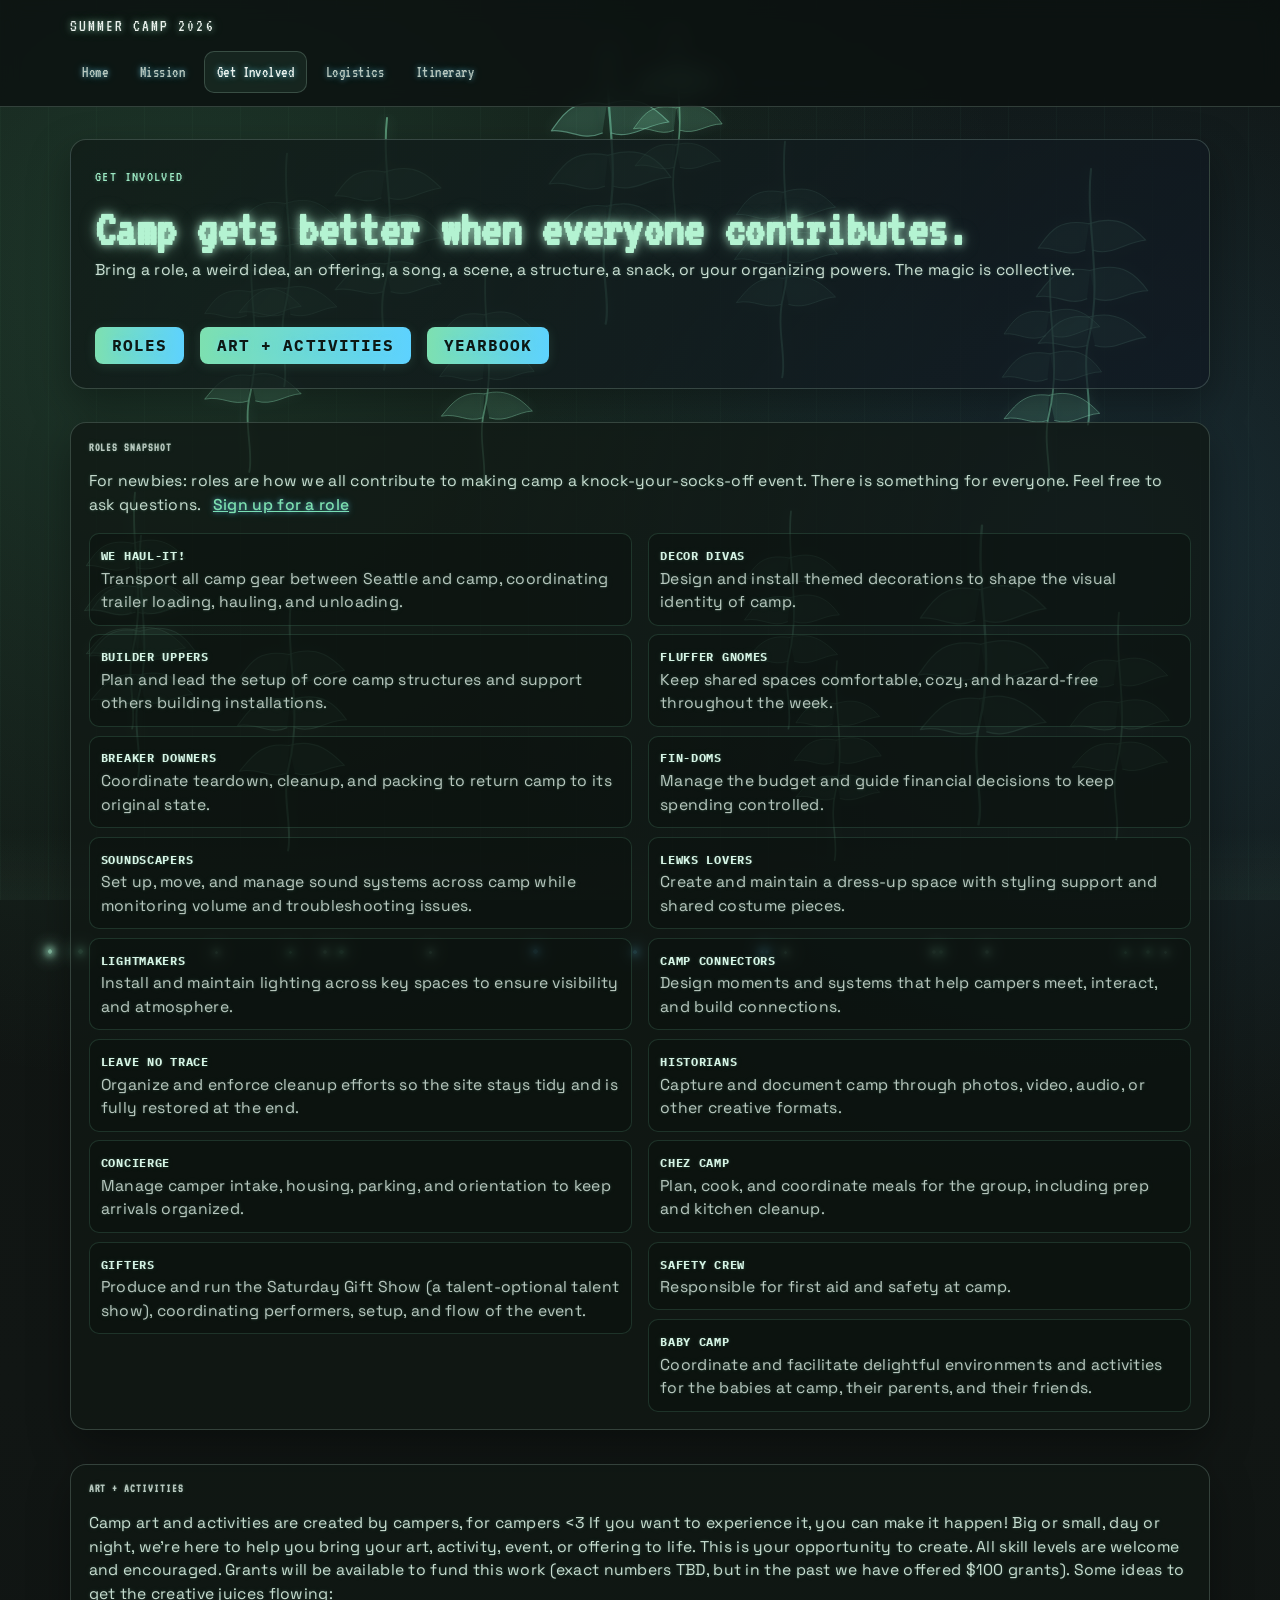
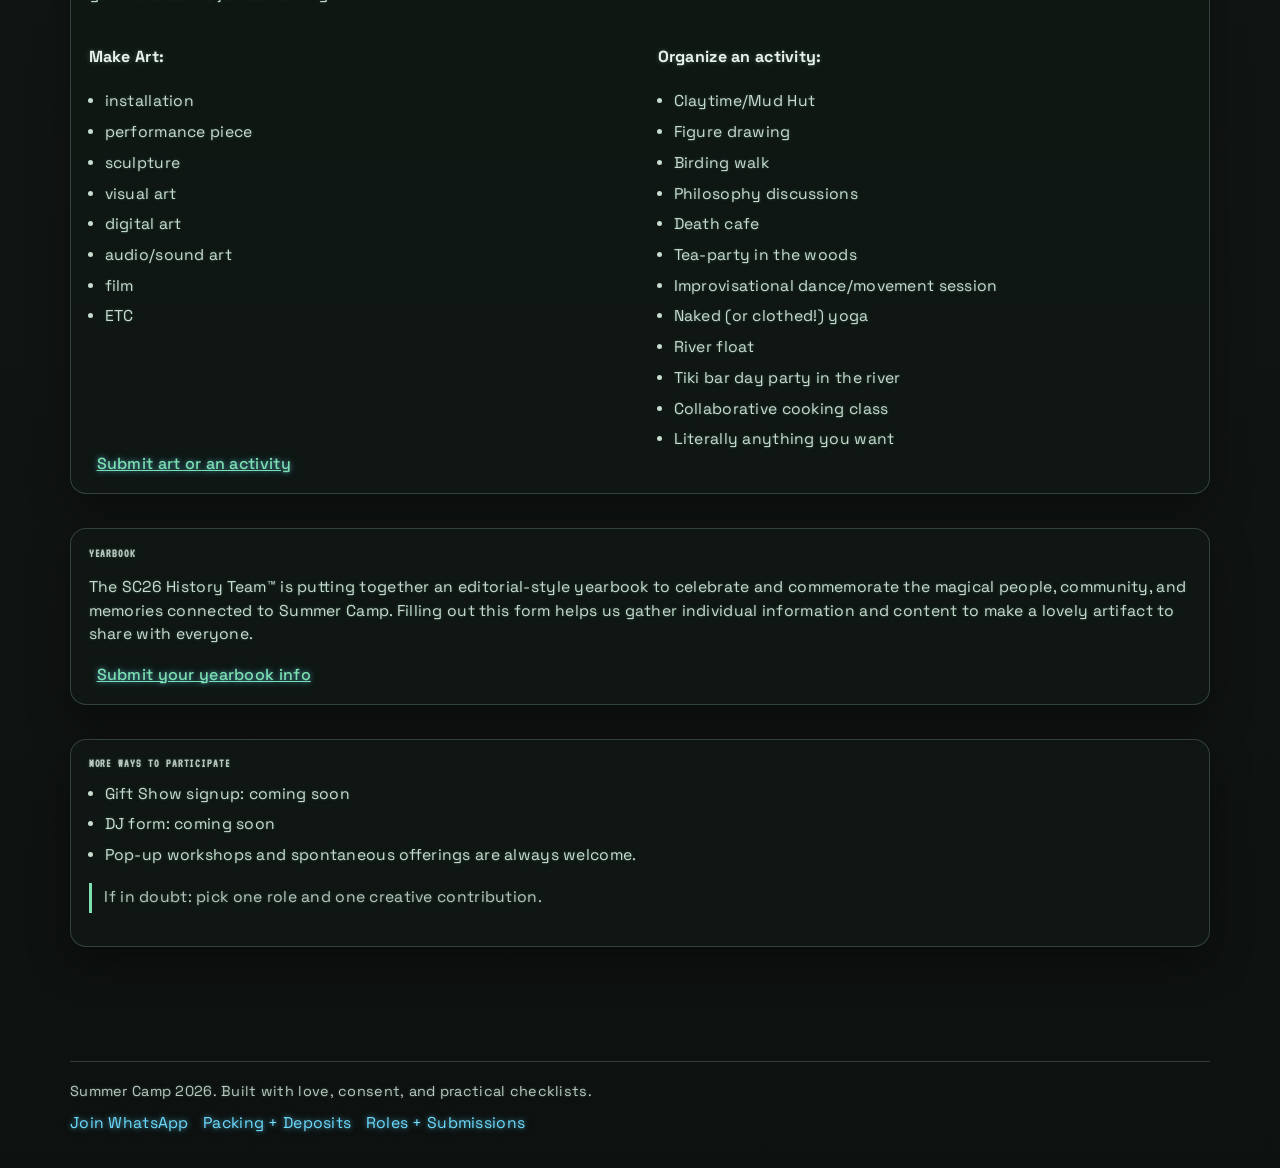
==== get-involved.html @ 4aab5d57 "Initial commit: Summer Camp 2026 site Co-authored-by: Copilot <223556219+Copilot@users.noreply.githu" ====
<!doctype html>
<html lang="en">
  <head>
    <meta charset="UTF-8" />
    <meta name="viewport" content="width=device-width, initial-scale=1.0" />
    <title>Summer Camp 2026 | Get Involved</title>
    <meta name="description" content="Role sign-up, art submissions, gift show, DJ form, and camp yearbook links." />
    <link rel="preconnect" href="https://fonts.googleapis.com" />
    <link rel="preconnect" href="https://fonts.gstatic.com" crossorigin />
    <link
      href="https://fonts.googleapis.com/css2?family=IBM+Plex+Mono:wght@400;500;700&family=Space+Grotesk:wght@400;500;700&family=VT323&display=swap"
      rel="stylesheet"
    />
    <link rel="stylesheet" href="styles.css" />
    <script defer src="script.js"></script>
  </head>
  <body data-page="involved">
    <div id="site-header"></div>

    <main class="site-shell">
      <section class="hero reveal">
        <div class="hero-grid">
          <div class="hero-copy">
            <span class="eyebrow">Get Involved</span>
            <h1>Camp gets better when everyone contributes.</h1>
            <p>
              Bring a role, a weird idea, an offering, a song, a scene, a structure, a snack, or your organizing powers.
              The magic is collective.
            </p>
            <div class="get-involved-buttons">
              <a class="gi-btn" href="#roles-snapshot">Roles</a>
              <a class="gi-btn" href="#art-activities">Art + Activities</a>
              <a class="gi-btn" href="#yearbook">Yearbook</a>
            </div>
          </div>
        </div>
      </section>

      <section class="section panel reveal roles-snapshot" id="roles-snapshot">
        <h2 class="kicker">Roles Snapshot</h2>
        <p>
          For newbies: roles are how we all contribute to making camp a knock-your-socks-off event. There is
          something for everyone. Feel free to ask questions.
          <a class="inline-link" href="https://docs.google.com/spreadsheets/d/1tdMeEIF5SW7rc_Asz7ES2-CorbrrxhWFKEyvNd0pCaQ/edit?usp=sharing" target="_blank" rel="noopener noreferrer">Sign up for a role</a>
        </p>
        <div class="grid two">
          <ul class="list-clean">
            <li><span class="line-title">We Haul-It!</span><span class="line-description">Transport all camp gear between Seattle and camp, coordinating trailer loading, hauling, and unloading.</span></li>
            <li><span class="line-title">Builder Uppers</span><span class="line-description">Plan and lead the setup of core camp structures and support others building installations.</span></li>
            <li><span class="line-title">Breaker Downers</span><span class="line-description">Coordinate teardown, cleanup, and packing to return camp to its original state.</span></li>
            <li><span class="line-title">Soundscapers</span><span class="line-description">Set up, move, and manage sound systems across camp while monitoring volume and troubleshooting issues.</span></li>
            <li><span class="line-title">Lightmakers</span><span class="line-description">Install and maintain lighting across key spaces to ensure visibility and atmosphere.</span></li>
            <li><span class="line-title">Leave No Trace</span><span class="line-description">Organize and enforce cleanup efforts so the site stays tidy and is fully restored at the end.</span></li>
            <li><span class="line-title">Concierge</span><span class="line-description">Manage camper intake, housing, parking, and orientation to keep arrivals organized.</span></li>
            <li><span class="line-title">Gifters</span><span class="line-description">Produce and run the Saturday Gift Show (a talent-optional talent show), coordinating performers, setup, and flow of the event.</span></li>
          </ul>
          <ul class="list-clean">
            <li><span class="line-title">Decor Divas</span><span class="line-description">Design and install themed decorations to shape the visual identity of camp.</span></li>
            <li><span class="line-title">Fluffer Gnomes</span><span class="line-description">Keep shared spaces comfortable, cozy, and hazard-free throughout the week.</span></li>
            <li><span class="line-title">Fin-Doms</span><span class="line-description">Manage the budget and guide financial decisions to keep spending controlled.</span></li>
            <li><span class="line-title">Lewks Lovers</span><span class="line-description">Create and maintain a dress-up space with styling support and shared costume pieces.</span></li>
            <li><span class="line-title">Camp Connectors</span><span class="line-description">Design moments and systems that help campers meet, interact, and build connections.</span></li>
            <li><span class="line-title">Historians</span><span class="line-description">Capture and document camp through photos, video, audio, or other creative formats.</span></li>
            <li><span class="line-title">Chez Camp</span><span class="line-description">Plan, cook, and coordinate meals for the group, including prep and kitchen cleanup.</span></li>
            <li><span class="line-title">Safety Crew</span><span class="line-description">Responsible for first aid and safety at camp.</span></li>
            <li><span class="line-title">Baby Camp</span><span class="line-description">Coordinate and facilitate delightful environments and activities for the babies at camp, their parents, and their friends.</span></li>
          </ul>
        </div>
      </section>

      <section class="section panel reveal" id="art-activities">
        <h2 class="kicker">Art + Activities</h2>
        <p>
          Camp art and activities are created by campers, for campers &lt;3 If you want to experience it, you can make it happen! Big or small, day or night, we're here to help you bring your art, activity, event, or offering to life. This is your opportunity to create. All skill levels are welcome and encouraged. Grants will be available to fund this work (exact numbers TBD, but in the past we have offered $100 grants).  Some ideas to get the creative juices flowing:
        </p>
        <div class="art-ideas-grid">
          <div>
            <h4>Make Art:</h4>
            <ul class="list-clean">
              <li>installation</li>
              <li>performance piece</li>
              <li>sculpture</li>
              <li>visual art</li>
              <li>digital art</li>
              <li>audio/sound art</li>
              <li>film</li>
              <li>ETC</li>
            </ul>
          </div>
          <div>
            <h4>Organize an activity:</h4>
            <ul class="list-clean">
              <li>Claytime/Mud Hut</li>
              <li>Figure drawing</li>
              <li>Birding walk</li>
              <li>Philosophy discussions</li>
              <li>Death cafe</li>
              <li>Tea-party in the woods</li>
              <li>Improvisational dance/movement session</li>
              <li>Naked (or clothed!) yoga</li>
              <li>River float</li>
              <li>Tiki bar day party in the river</li>
              <li>Collaborative cooking class</li>
              <li>Literally anything you want</li>
            </ul>
          </div>
        </div>
        <a class="inline-link" href="https://docs.google.com/forms/d/e/1FAIpQLSfQwT4K90lD0JfZDl9g_eN2Cl04dA-j-1nrQI6hZF32-I9-bg/viewform?usp=dialog" target="_blank" rel="noopener noreferrer">Submit art or an activity</a>
      </section>

      <section class="section panel reveal" id="yearbook">
        <h2 class="kicker">Yearbook</h2>
        <p>
          The SC26 History Team™ is putting together an editorial-style yearbook to celebrate and commemorate the magical people, community, and memories connected to Summer Camp. Filling out this form helps us gather individual information and content to make a lovely artifact to share with everyone.
        </p>
        <a class="inline-link" href="https://docs.google.com/forms/d/e/1FAIpQLSeiFCu6I_yIP3YRbdMEAFDEECFN_CObhsi-vaQ5ZSn87n3dhw/viewform" target="_blank" rel="noopener noreferrer">Submit your yearbook info</a>
      </section>

      <section class="section panel reveal">
        <h2 class="kicker">More Ways to Participate</h2>
        <ul class="list-clean">
          <li>Gift Show signup: coming soon</li>
          <li>DJ form: coming soon</li>
          <li>Pop-up workshops and spontaneous offerings are always welcome.</li>
        </ul>
        <p class="callout">If in doubt: pick one role and one creative contribution.</p>
      </section>
    </main>

    <div id="site-footer"></div>
    <script src="effects.js"></script>
  </body>
</html>
---- styles.css ----
/* --- Drifting Spores & Growing Vines Effects --- */
#spore-layer {
  position: fixed;
  inset: 0;
  z-index: 1;
  pointer-events: none;
  width: 100vw;
  height: 100vh;
  mix-blend-mode: screen;
}

#code-layer {
  position: fixed;
  inset: 0;
  z-index: 1;
  pointer-events: none;
  width: 100vw;
  height: 100vh;
  overflow: hidden;
}

#fern-canopy {
  position: fixed;
  left: 0;
  top: 0;
  width: 100vw;
  height: 100vh;
  pointer-events: none;
  z-index: 1;
  overflow: hidden;
  mix-blend-mode: screen;
}

.fern {
  position: absolute;
  transform-origin: 50% 0%;
  transform: scale(var(--fern-scale, 1));
  animation: fern-sway var(--fern-sway-duration, 16s) ease-in-out var(--fern-delay, 0s) infinite alternate;
  filter: hue-rotate(var(--fern-hue, 0deg));
  opacity: 0.72;
}

.fern svg {
  display: block;
}

.fern-stem {
  fill: none;
  stroke: rgba(122, 224, 176, 0.74);
  stroke-width: 2;
  stroke-linecap: round;
  stroke-linejoin: round;
  filter: drop-shadow(0 0 6px rgba(122, 224, 176, 0.46));
}

.fern-frond {
  transform-box: fill-box;
  transform-origin: 50% 0%;
  animation: fern-unfurl var(--fern-unfurl-duration, 32s) cubic-bezier(0.17, 0.84, 0.34, 1) var(--fern-delay, 0s) infinite;
}

.fern-frond path {
  fill: rgba(108, 214, 167, 0.22);
  stroke: rgba(140, 237, 194, 0.65);
  stroke-width: 1.05;
  stroke-linecap: round;
  stroke-linejoin: round;
  filter: drop-shadow(0 0 6px rgba(140, 237, 194, 0.35));
}

.fern-frond-a {
  animation-delay: calc(var(--fern-delay, 0s) + 0s);
}

.fern-frond-b {
  animation-delay: calc(var(--fern-delay, 0s) + 2.2s);
}

.fern-frond-c {
  animation-delay: calc(var(--fern-delay, 0s) + 4.3s);
}

@keyframes fern-unfurl {
  0% {
    transform: rotate(-22deg) scaleY(0.08) scaleX(0.54);
    opacity: 0.2;
  }
  34% {
    transform: rotate(-8deg) scaleY(0.55) scaleX(0.84);
    opacity: 0.58;
  }
  62% {
    transform: rotate(6deg) scaleY(0.96) scaleX(1.02);
    opacity: 0.74;
  }
  100% {
    transform: rotate(12deg) scaleY(1.08) scaleX(1.04);
    opacity: 0.68;
  }
}

@keyframes fern-sway {
  0% {
    transform: translateX(-3px) rotate(-1.6deg) scale(var(--fern-scale, 1));
  }
  100% {
    transform: translateX(4px) rotate(1.9deg) scale(var(--fern-scale, 1));
  }
}

.code-snippet {
  position: absolute;
  bottom: -16vh;
  font-family: "IBM Plex Mono", monospace;
  font-size: clamp(0.58rem, 1.05vw, 0.76rem);
  letter-spacing: 0.02em;
  white-space: nowrap;
  opacity: 0;
  filter: blur(0.15px);
  transform-origin: center;
  animation-name: code-flutter;
  animation-timing-function: linear;
  animation-iteration-count: infinite;
}

@keyframes code-flutter {
  0% {
    transform: translate3d(0, 0, 0) rotate(0deg) skewX(0deg);
    opacity: 0;
  }
  8% {
    opacity: 0.44;
  }
  26% {
    transform: translate3d(calc(var(--drift-x) * 0.45), calc(var(--wobble-y) * -0.45), 0) rotate(calc(var(--flutter-amp) * -0.45)) skewX(2deg);
    opacity: 0.66;
  }
  48% {
    transform: translate3d(calc(var(--drift-x) * -0.32), calc(var(--wobble-y) * -1.2), 0) rotate(calc(var(--flutter-amp) * 0.62)) skewX(-3deg);
    opacity: 0.74;
  }
  72% {
    transform: translate3d(calc(var(--drift-x) * 0.7), calc(var(--wobble-y) * -2.2), 0) rotate(calc(var(--flutter-amp) * -0.75)) skewX(1deg);
    opacity: 0.56;
  }
  100% {
    transform: translate3d(calc(var(--drift-x) * -0.4), -122vh, 0) rotate(calc(var(--flutter-amp) * 0.35)) skewX(-1deg);
    opacity: 0;
  }
}
.spore {
  position: absolute;
  bottom: -6vh;
  border-radius: 50%;
  filter: blur(0.3px);
  opacity: 0.82;
}
@keyframes spore-drift {
  0% {
    transform: translateY(0) translateX(0);
    opacity: 0;
  }
  6% {
    opacity: 0.8;
  }
  30% {
    transform: translateY(-30vh) translateX(-30px);
    opacity: 0.92;
  }
  55% {
    transform: translateY(-65vh) translateX(50px);
    opacity: 0.96;
  }
  70% {
    opacity: 0.88;
  }
  100% {
    transform: translateY(-115vh) translateX(0);
    opacity: 0;
  }
}
#vine-layer {
  position: fixed;
  inset: 0;
  z-index: 1;
  pointer-events: none;
  width: 100vw;
  height: 100vh;
  mix-blend-mode: screen;
}

header,
main,
footer {
  position: relative;
  z-index: 2;
}
.vine-main, .vine-off {
  stroke-linecap: round;
  stroke-linejoin: round;
  filter: drop-shadow(0 0 8px #7de0b08a);
}
.vine-group {
  transform-box: fill-box;
  transform-origin: 50% 100%;
}
.vine-tendril {
  filter: drop-shadow(0 0 7px #68d8c08a);
  transform-box: fill-box;
  transform-origin: center;
}
.vine-leaf ellipse {
  filter: drop-shadow(0 0 4px #7de0b088);
  transform-box: fill-box;
  transform-origin: center;
}
/* Get Involved hero action buttons */
.get-involved-buttons {
  display: flex;
  gap: 1rem;
  margin-top: 1.7rem;
  flex-wrap: wrap;
}

.gi-btn {
  display: inline-block;
  background: linear-gradient(92deg, #7de0b0 0%, #5dd2ff 100%);
  color: #0d1814;
  font-family: "IBM Plex Mono", monospace;
  font-weight: 700;
  text-transform: uppercase;
  letter-spacing: 0.07em;
  border: none;
  border-radius: 999px;
  padding: 0.7rem 1.5rem;
  font-size: 1rem;
  box-shadow: 0 2px 12px rgba(125, 224, 176, 0.13);
  transition: background 0.18s, color 0.18s, box-shadow 0.18s;
  text-decoration: none;
}

.gi-btn:hover {
  background: linear-gradient(92deg, #5dd2ff 0%, #7de0b0 100%);
  color: #0d1814;
  box-shadow: 0 4px 18px rgba(93, 210, 255, 0.18);
  text-decoration: underline;
}

/* Art + Activities block grid */
.art-ideas-grid {
  display: grid;
  gap: 1.2rem;
  margin-top: 1.1rem;
}

@media (min-width: 700px) {
  .art-ideas-grid {
    grid-template-columns: 1fr 1fr;
    gap: 2.2rem;
  }
}

/* Inline link style for sign-up and form links */
.inline-link {
  color: #7de0b0;
  font-weight: 500;
  text-decoration: underline;
  margin-left: 0.5rem;
  white-space: nowrap;
}

.inline-link:hover {
  color: #5dd2ff;
  text-decoration: underline wavy;
}
:root {
  --bg: #111614;
  --bg-elev: #1a211e;
  --text: #ebf2ed;
  --text-dim: #b8c8bf;
  --accent: #7de0b0;
  --accent-2: #5dd2ff;
  --danger: #ff7f7f;
  --line: rgba(182, 220, 199, 0.22);
  --shadow: 0 16px 40px rgba(0, 0, 0, 0.35);
  --radius: 16px;
  --crt-main: #9ce8c3;
  --crt-dim: #9ab3a5;
  --crt-info: #6edcff;
}

* {
  box-sizing: border-box;
}

html,
body {
  margin: 0;
  padding: 0;
}

body {
  font-family: "Space Grotesk", "Segoe UI", sans-serif;
  background:
    radial-gradient(circle at 15% 10%, rgba(90, 204, 146, 0.2), transparent 30%),
    radial-gradient(circle at 85% 20%, rgba(78, 175, 228, 0.17), transparent 26%),
    linear-gradient(180deg, #0f1311 0%, #111614 50%, #0d1110 100%);
  color: var(--text);
  line-height: 1.5;
  min-height: 100vh;
  letter-spacing: 0.018em;
  text-shadow:
    0 0 4px color-mix(in srgb, var(--crt-main) 26%, transparent),
    0 0 10px color-mix(in srgb, var(--crt-main) 14%, transparent);
}

body::before {
  content: "";
  pointer-events: none;
  position: fixed;
  inset: 0;
  background-image:
    linear-gradient(rgba(0, 0, 0, 0) 92%, rgba(108, 160, 130, 0.07) 100%),
    repeating-linear-gradient(90deg, rgba(125, 224, 176, 0.03) 0 1px, transparent 1px 48px);
  z-index: -1;
}

a {
  color: var(--crt-info);
  text-decoration: none;
  text-shadow:
    0 0 5px color-mix(in srgb, var(--crt-info) 58%, transparent),
    0 0 12px color-mix(in srgb, var(--crt-info) 24%, transparent);
}

a:hover {
  text-decoration: underline;
}

img {
  max-width: 100%;
  display: block;
}

.site-shell {
  width: min(1140px, 92vw);
  margin: 0 auto;
  padding-bottom: 3rem;
}

.topbar {
  position: sticky;
  top: 0;
  backdrop-filter: blur(10px);
  background: rgba(12, 18, 16, 0.82);
  border-bottom: 1px solid var(--line);
  z-index: 20;
}

.topbar-inner {
  width: min(1140px, 92vw);
  margin: 0 auto;
  display: flex;
  align-items: center;
  justify-content: space-between;
  gap: 1rem;
  padding: 0.8rem 0;
}

.brand {
  color: var(--text);
  font-family: "VT323", "IBM Plex Mono", monospace;
  text-transform: uppercase;
  letter-spacing: 0.12em;
  font-size: 1.06rem;
  text-shadow:
    0 0 6px color-mix(in srgb, var(--crt-main) 64%, transparent),
    0 0 14px color-mix(in srgb, var(--crt-main) 28%, transparent);
}

.nav-toggle {
  display: inline-flex;
  border: 1px solid var(--line);
  border-radius: 10px;
  background: transparent;
  color: var(--text);
  padding: 0.55rem 0.75rem;
  font-family: "IBM Plex Mono", monospace;
}

.main-nav {
  display: none;
  flex-direction: column;
  gap: 0.45rem;
  margin-top: 0.8rem;
  padding-bottom: 0.8rem;
}

.main-nav.show {
  display: flex;
}

.main-nav a {
  border: 1px solid transparent;
  border-radius: 10px;
  padding: 0.5rem 0.7rem;
  color: var(--text-dim);
  font-family: "VT323", "IBM Plex Mono", monospace;
  font-size: 1rem;
  letter-spacing: 0.03em;
}

.main-nav a.active,
.main-nav a:hover {
  color: var(--text);
  border-color: var(--line);
  background: rgba(125, 224, 176, 0.08);
  text-decoration: none;
}

.hero {
  margin-top: 2rem;
  border: 1px solid var(--line);
  border-radius: var(--radius);
  overflow: clip;
  box-shadow: var(--shadow);
  background: linear-gradient(130deg, rgba(18, 30, 25, 0.9), rgba(16, 24, 34, 0.75));
}

.hero-grid {
  display: grid;
  gap: 1.2rem;
  padding: 1.2rem;
  align-items: start;
}

.hero-top-grid {
  display: grid;
  grid-template-columns: 1fr;
  gap: 1.2rem;
}

.hero-top-grid > * {
  min-width: 0;
}

.hero h1 {
  margin: 0;
  font-size: clamp(1.9rem, 6.8vw, 3.2rem);
  line-height: 1.1;
  color: #b4f3d2;
  text-shadow:
    0 0 8px color-mix(in srgb, #b4f3d2 76%, transparent),
    0 0 18px color-mix(in srgb, #b4f3d2 34%, transparent);
}

.eyebrow {
  display: inline-block;
  margin-bottom: 0.9rem;
  font-family: "VT323", "IBM Plex Mono", monospace;
  letter-spacing: 0.09em;
  text-transform: uppercase;
  color: var(--crt-main);
  font-size: 0.96rem;
}

.hero-copy p {
  color: #cbe0d4;
  max-width: none;
  margin-top: 0;
}

.hero-description {
  color: #c3dfcd;
  max-width: none;
  margin: 0;
}

.hero-card {
  border: 1px solid var(--line);
  border-radius: 14px;
  background: rgba(11, 17, 15, 0.72);
  padding: 1rem;
}

.hero-addon {
  width: fit-content;
  max-width: 100%;
  display: flex;
  flex-direction: column;
  justify-content: space-between;
  gap: 0.55rem;
  padding: 0.75rem 0.8rem;
  align-self: start;
  justify-self: end;
  text-align: right;
  border-color: rgba(125, 224, 176, 0.42);
  background: linear-gradient(150deg, rgba(16, 28, 24, 0.92), rgba(16, 27, 38, 0.82));
}

.hero-addon .kicker {
  margin: 0;
  color: #7de0b0;
}

.hero-addon .callout {
  margin: 0;
}

.hero-addon .countdown {
  margin-top: 0;
  gap: 0.55rem;
  grid-template-columns: repeat(4, auto);
  justify-content: end;
}

.hero-addon .countdown-item {
  min-height: 68px;
  min-width: 62px;
  display: flex;
  flex-direction: column;
  align-items: center;
  justify-content: center;
}

.hero-addon .countdown-item strong {
  line-height: 1;
  font-size: 1.3rem;
  color: #8de6bc;
}

.hero-addon .countdown-item span {
  color: #9fd0b5;
}

.countdown {
  display: grid;
  grid-template-columns: repeat(4, minmax(0, 1fr));
  gap: 0.65rem;
  margin-top: 0.8rem;
}

.crt-countdown {
  position: relative;
  margin-top: 0.8rem;
  padding: 0.72rem 0.86rem;
  border-radius: 10px;
  border: 1px solid color-mix(in srgb, var(--accent) 15%, transparent);
  background: #020403;
  font-family: "VT323", "IBM Plex Mono", monospace;
  font-size: 17px;
  line-height: 1.6;
  letter-spacing: 0.02em;
  box-shadow: inset 0 0 40px color-mix(in srgb, var(--accent) 16%, transparent), 0 0 0 1px color-mix(in srgb, var(--accent) 6%, transparent);
  overflow: hidden;
  isolation: isolate;
}

.crt-countdown::before {
  content: "";
  position: absolute;
  inset: 0;
  pointer-events: none;
  background: repeating-linear-gradient(
    to bottom,
    transparent 0,
    transparent 2px,
    rgba(0, 0, 0, 0.18) 3px,
    transparent 4px
  );
  mix-blend-mode: multiply;
  z-index: 1;
}

.crt-countdown::after {
  content: "";
  position: absolute;
  inset: 0;
  pointer-events: none;
  background: rgba(255, 255, 255, 0.04);
  animation: crt-flicker 7s linear infinite;
  z-index: 2;
}

.hero-image figcaption.crt-caption {
  position: relative;
  margin-top: 0.7rem;
  padding: 0.75rem 0.86rem;
  border-radius: 10px;
  border: 1px solid color-mix(in srgb, var(--accent) 16%, transparent);
  background: #020403;
  font-family: "VT323", "IBM Plex Mono", monospace;
  font-size: 1.08rem;
  line-height: 1.58;
  letter-spacing: 0.01em;
  color: var(--accent);
  text-shadow:
    0 0 6px color-mix(in srgb, var(--accent) 76%, transparent),
    0 0 14px color-mix(in srgb, var(--accent) 32%, transparent);
  box-shadow:
    inset 0 0 36px color-mix(in srgb, var(--accent) 16%, transparent),
    0 0 0 1px color-mix(in srgb, var(--accent) 6%, transparent);
  overflow: hidden;
  isolation: isolate;
}

.hero-image figcaption.crt-caption::before {
  content: "";
  position: absolute;
  inset: 0;
  pointer-events: none;
  background: repeating-linear-gradient(
    to bottom,
    transparent 0,
    transparent 2px,
    rgba(0, 0, 0, 0.18) 3px,
    transparent 4px
  );
  mix-blend-mode: multiply;
  z-index: 1;
}

.hero-image figcaption.crt-caption::after {
  content: "";
  position: absolute;
  inset: 0;
  pointer-events: none;
  background: rgba(255, 255, 255, 0.04);
  animation: crt-flicker 7s linear infinite;
  z-index: 2;
}

.crt-caption-text {
  position: relative;
  z-index: 3;
}

.hero-image figcaption.crt-caption .crt-cursor {
  position: relative;
  z-index: 3;
}

.crt-line {
  position: relative;
  z-index: 3;
  margin: 0;
  color: var(--crt-color);
  text-shadow: 0 0 6px var(--crt-glow-tight), 0 0 14px var(--crt-glow-wide);
}

.crt-system {
  --crt-color: var(--text-dim);
  --crt-glow-tight: color-mix(in srgb, var(--text-dim) 60%, transparent);
  --crt-glow-wide: color-mix(in srgb, var(--text-dim) 28%, transparent);
}

.crt-ok {
  --crt-color: var(--accent);
  --crt-glow-tight: color-mix(in srgb, var(--accent) 72%, transparent);
  --crt-glow-wide: color-mix(in srgb, var(--accent) 32%, transparent);
}

.crt-info {
  --crt-color: var(--accent-2);
  --crt-glow-tight: color-mix(in srgb, var(--accent-2) 74%, transparent);
  --crt-glow-wide: color-mix(in srgb, var(--accent-2) 30%, transparent);
}

.crt-prompt {
  --crt-color: var(--accent);
  --crt-glow-tight: color-mix(in srgb, var(--accent) 72%, transparent);
  --crt-glow-wide: color-mix(in srgb, var(--accent) 30%, transparent);
}

.crt-prefix {
  color: var(--accent-2);
  text-shadow: 0 0 6px color-mix(in srgb, var(--accent-2) 72%, transparent), 0 0 14px color-mix(in srgb, var(--accent-2) 28%, transparent);
  margin-right: 0.25rem;
}

.crt-cursor {
  display: inline-block;
  width: 0.62ch;
  height: 1em;
  margin-left: 0.22rem;
  vertical-align: -0.08em;
  background-color: var(--accent);
  box-shadow: 0 0 6px color-mix(in srgb, var(--accent) 82%, transparent), 0 0 14px color-mix(in srgb, var(--accent) 40%, transparent);
  animation: blink 1.1s steps(2) infinite;
}

/* Keep countdown in true CRT mode regardless of global body typography */
.countdown.crt-countdown {
  font-family: "VT323", "IBM Plex Mono", monospace;
  font-size: 17px;
  line-height: 1.6;
  letter-spacing: 0.02em;
  border: 1px solid color-mix(in srgb, var(--accent) 15%, transparent);
  background: #020403;
  box-shadow: inset 0 0 40px color-mix(in srgb, var(--accent) 16%, transparent), 0 0 0 1px color-mix(in srgb, var(--accent) 6%, transparent);
}

.countdown.crt-countdown .crt-line {
  font-family: "VT323", "IBM Plex Mono", monospace;
  font-size: 1.06rem;
  line-height: 1.4;
  letter-spacing: 0.03em;
}

.countdown.crt-countdown .crt-ok,
.countdown.crt-countdown .crt-prompt {
  color: var(--accent);
  text-shadow:
    0 0 6px color-mix(in srgb, var(--accent) 72%, transparent),
    0 0 14px color-mix(in srgb, var(--accent) 32%, transparent);
}

.countdown.crt-countdown .crt-info {
  color: var(--accent-2);
  text-shadow:
    0 0 6px color-mix(in srgb, var(--accent-2) 74%, transparent),
    0 0 14px color-mix(in srgb, var(--accent-2) 30%, transparent);
}

.countdown.crt-countdown .crt-system {
  color: var(--text-dim);
  text-shadow:
    0 0 5px color-mix(in srgb, var(--text-dim) 58%, transparent),
    0 0 12px color-mix(in srgb, var(--text-dim) 24%, transparent);
}

.countdown.crt-countdown .crt-cursor {
  background-color: var(--accent);
  box-shadow: 0 0 6px color-mix(in srgb, var(--accent) 82%, transparent), 0 0 14px color-mix(in srgb, var(--accent) 40%, transparent);
}

@keyframes blink {
  50% {
    opacity: 0;
  }
}

@keyframes crt-flicker {
  0%,
  96% {
    opacity: 1;
  }
  97% {
    opacity: 0.88;
  }
  98% {
    opacity: 0.24;
  }
  99% {
    opacity: 0.9;
  }
  100% {
    opacity: 1;
  }
}

.countdown-item {
  border: 1px solid var(--line);
  border-radius: 12px;
  padding: 0.65rem 0.4rem;
  text-align: center;
  background: rgba(0, 0, 0, 0.2);
}

.countdown-item strong {
  display: block;
  font-size: 1.22rem;
}

.countdown-item span {
  font-size: 0.72rem;
  font-family: "IBM Plex Mono", monospace;
  text-transform: uppercase;
  color: var(--text-dim);
}


/* Section vertical rhythm */

.section {
  margin-top: 2.1rem;
  margin-bottom: 0;
}

/* Panel spacing and visual consistency */
.panel {
  border: 1px solid var(--line);
  border-radius: var(--radius);
  background: rgba(17, 24, 21, 0.76);
  padding: 2.2rem 1.5rem 2.2rem 1.5rem;
  box-shadow: var(--shadow);
  margin-bottom: 1.3rem;
}

/* Heading hierarchy and spacing */
h1, .section-title {
  font-family: "VT323", "IBM Plex Mono", monospace;
  margin-top: 0;
  margin-bottom: 1.1rem;
  font-size: clamp(2.2rem, 7vw, 3.2rem);
  line-height: 1.1;
  color: #b4f3d2;
  text-shadow:
    0 0 8px color-mix(in srgb, #b4f3d2 76%, transparent),
    0 0 18px color-mix(in srgb, #b4f3d2 34%, transparent);
}

h2 {
  font-family: "VT323", "IBM Plex Mono", monospace;
  margin-top: 2.2rem;
  margin-bottom: 0.7rem;
  font-size: clamp(1.4rem, 3vw, 2.1rem);
  color: var(--crt-info);
  text-shadow:
    0 0 7px color-mix(in srgb, var(--crt-info) 68%, transparent),
    0 0 15px color-mix(in srgb, var(--crt-info) 26%, transparent);
  background: none;
}

h3 {
  font-family: "VT323", "IBM Plex Mono", monospace;
  margin-top: 1.5rem;
  margin-bottom: 0.5rem;
  font-size: 1.18rem;
  color: var(--crt-main);
  text-shadow:
    0 0 6px color-mix(in srgb, var(--crt-main) 62%, transparent),
    0 0 12px color-mix(in srgb, var(--crt-main) 24%, transparent);
  background: none;
}

p,
li,
td,
th,
.detail-line,
.detail-note,
.up-next-item,
.kicker,
.footer,
.footer-links {
  font-family: "Space Grotesk", "Segoe UI", sans-serif;
  color: #c7ddd0;
  font-size: clamp(0.98rem, 1.22vw, 1.06rem);
  text-shadow:
    0 0 3px color-mix(in srgb, var(--crt-main) 24%, transparent),
    0 0 8px color-mix(in srgb, var(--crt-main) 10%, transparent);
}

/* Unified CTA button style */

.btn, .gi-btn {
  display: inline-block;
  background: linear-gradient(92deg, #7de0b0 0%, #5dd2ff 100%);
  color: #0d1814;
  font-family: "IBM Plex Mono", monospace;
  font-weight: 700;
  text-transform: uppercase;
  letter-spacing: 0.07em;
  border: none;
  border-radius: 8px;
  padding: 0.42rem 1.05rem;
  font-size: 0.97rem;
  box-shadow: 0 2px 12px rgba(125, 224, 176, 0.13);
  transition: background 0.18s, color 0.18s, box-shadow 0.18s;
  text-decoration: none;
  margin-top: 1.1rem;
}

.btn:hover, .gi-btn:hover {
  background: linear-gradient(92deg, #5dd2ff 0%, #7de0b0 100%);
  color: #0d1814;
  box-shadow: 0 4px 18px rgba(93, 210, 255, 0.18);
  text-decoration: underline;
}

/* Inline link style for all external/CTA links */
.inline-link, a.inline-link {
  color: #7de0b0;
  font-weight: 500;
  text-decoration: underline;
  margin-left: 0.5rem;
  white-space: nowrap;
  transition: color 0.18s;
}

.inline-link:hover, a.inline-link:hover {
  color: #5dd2ff;
  text-decoration: underline wavy;
}

/* List and grid spacing improvements */
.list-clean {
  margin: 0 0 1.2rem 1rem;
  padding-left: 1rem;
  color: var(--text-dim);
}

.list-clean li + li {
  margin-top: 0.55rem;
}

.grid {
  display: grid;
  gap: 1.5rem;
}

.grid.two {
  grid-template-columns: 1fr;
}
.grid.three {
  grid-template-columns: 1fr;
}

@media (min-width: 860px) {
  .grid.two {
    grid-template-columns: repeat(2, minmax(0, 1fr));
  }
  .grid.three {
    grid-template-columns: repeat(3, minmax(0, 1fr));
  }
}

.panel {
  border: 1px solid var(--line);
  border-radius: var(--radius);
  background: rgba(17, 24, 21, 0.76);
  padding: 1.1rem;
  box-shadow: var(--shadow);
}

.mission-panel {
  border-color: rgba(125, 224, 176, 0.42);
  background:
    radial-gradient(circle at 8% 10%, rgba(125, 224, 176, 0.16), transparent 42%),
    linear-gradient(150deg, rgba(19, 35, 28, 0.94), rgba(16, 28, 25, 0.88));
}

.mission-panel .kicker {
  color: #89e7bb;
}

.mission-panel .mission-title {
  color: var(--accent);
  text-shadow:
    0 0 7px color-mix(in srgb, var(--accent) 68%, transparent),
    0 0 15px color-mix(in srgb, var(--accent) 26%, transparent);
}

.mission-panel p {
  color: #d3e9dc;
}

.mission-panel a {
  color: #89e7bb;
}

.location-panel {
  border-color: rgba(102, 218, 182, 0.4);
  background:
    radial-gradient(circle at 88% 12%, rgba(84, 211, 171, 0.2), transparent 44%),
    linear-gradient(150deg, rgba(16, 33, 30, 0.95), rgba(13, 29, 28, 0.88));
}

.location-panel .kicker {
  color: #82e1be;
}

.location-panel h2 a {
  color: #c2f3df;
}

.location-panel .detail-label {
  color: #93e2c4;
}

.location-panel .detail-line,
.location-panel .detail-note {
  color: #cfe8de;
}

.detail-subline {
  margin-left: 1.25rem;
}

.timing-bullets {
  margin: 0.15rem 0 0.55rem 1.6rem;
  padding-left: 0.2rem;
  color: var(--text-dim);
}

.timing-bullets li + li {
  margin-top: 0.35rem;
}

.grid {
  display: grid;
  gap: 1rem;
}

.grid.two {
  grid-template-columns: 1fr;
}

.grid.three {
  grid-template-columns: 1fr;
}

.kicker {
  color: var(--text-dim);
  text-transform: uppercase;
  letter-spacing: 0.08em;
  font-size: 0.73rem;
  font-family: "VT323", "IBM Plex Mono", monospace;
}

h2,
h3 {
  line-height: 1.2;
}

.section-title {
  margin-top: 0;
  margin-bottom: 0.65rem;
  font-size: clamp(1.9rem, 6.8vw, 3.2rem);
  line-height: 1.1;
  background: linear-gradient(92deg, #ebf2ed 0%, #9ce8c3 42%, #77d9ff 100%);
  -webkit-background-clip: text;
  background-clip: text;
  color: transparent;
}

h2 {
  margin-top: 0;
  font-size: clamp(1.4rem, 3vw, 2rem);
}

h3 {
  margin-bottom: 0.4rem;
}

.list-clean {
  margin: 0;
  padding-left: 1rem;
  color: var(--text-dim);
}

.list-clean li + li {
  margin-top: 0.45rem;
}

.principles-list {
  list-style: none;
  padding-left: 0;
}

.principles-list li {
  padding: 0.55rem 0.65rem;
  border: 1px solid rgba(125, 224, 176, 0.16);
  border-radius: 10px;
  background: rgba(10, 16, 14, 0.45);
}

.principles-list li + li {
  margin-top: 0.55rem;
}

.principle-glyph {
  display: inline-block;
  width: 1.35rem;
  color: var(--accent);
  font-family: "IBM Plex Mono", monospace;
  font-weight: 700;
  vertical-align: top;
}

.line-title {
  display: inline;
  font-family: "IBM Plex Mono", monospace;
  text-transform: uppercase;
  letter-spacing: 0.06em;
  font-size: 0.74rem;
  font-weight: 700;
  color: #d6f4e5;
  border: none;
  background: none;
  padding: 0;
  margin-bottom: 0.34rem;
}

.line-description {
  display: block;
  color: var(--text-dim);
  margin-left: 1.35rem;
}

.roles-snapshot .list-clean {
  padding-left: 0;
  list-style: none;
}

.roles-snapshot .list-clean li {
  padding: 0.62rem 0.7rem;
  border: 1px solid rgba(125, 224, 176, 0.16);
  border-radius: 10px;
  background: rgba(10, 16, 14, 0.42);
}

.roles-snapshot .list-clean li + li {
  margin-top: 0.55rem;
}

.roles-snapshot .line-title {
  margin-bottom: 0.28rem;
}

.roles-snapshot .line-description {
  margin-left: 0;
}

.tag-row {
  display: flex;
  gap: 0.55rem;
  flex-wrap: wrap;
}

.tag {
  font-family: "IBM Plex Mono", monospace;
  font-size: 0.72rem;
  text-transform: uppercase;
  border: 1px solid var(--line);
  border-radius: 999px;
  padding: 0.3rem 0.55rem;
  color: var(--text-dim);
}

.callout {
  border-left: 3px solid var(--accent);
  padding: 0.2rem 0 0.2rem 0.8rem;
  color: var(--text-dim);
}

.detail-line,
.detail-note {
  color: var(--text-dim);
  margin: 0 0 0.55rem;
}

.detail-label {
  font-family: "IBM Plex Mono", monospace;
  text-transform: uppercase;
  letter-spacing: 0.05em;
  color: var(--text);
  font-weight: 700;
}

.detail-note {
  border-left: 3px solid var(--line);
  padding-left: 0.65rem;
  margin-top: 0.85rem;
}

.theme-image {
  margin: 0.6rem 0 0.75rem;
  border: 1px solid var(--line);
  border-radius: 12px;
  overflow: hidden;
}

.theme-image img {
  width: 100%;
  max-height: 320px;
  object-fit: cover;
}

.party-themes-grid {
  display: grid;
  gap: 1rem;
}

.theme-card {
  display: grid;
  gap: 0.9rem;
  padding: 0.85rem;
  border: 1px solid var(--line);
  border-radius: 14px;
  background: rgba(0, 0, 0, 0.14);
}

.theme-card .theme-copy h3 {
  margin-top: 0;
}

.theme-card .theme-copy p {
  margin-bottom: 0;
}

.theme-card .theme-image {
  margin: 0;
}

.packing-grid {
  gap: 1.2rem;
}

.packing-col h3 {
  margin-top: 0;
  margin-bottom: 0.45rem;
}

.packing-col p {
  color: var(--text-dim);
}

.packing-col .list-clean {
  margin-bottom: 1rem;
}

.up-next-list {
  display: grid;
  gap: 0.6rem;
}

.up-next-item {
  margin: 0;
  color: var(--text-dim);
}

.up-next-title {
  color: var(--text);
  font-family: "VT323", "IBM Plex Mono", monospace;
  text-transform: uppercase;
  letter-spacing: 0.04em;
  font-size: 0.8rem;
  font-weight: 700;
}

.table-wrap {
  overflow: auto;
}

table {
  width: 100%;
  border-collapse: collapse;
  min-width: 580px;
}

th,
td {
  border-bottom: 1px solid var(--line);
  text-align: left;
  vertical-align: top;
  padding: 0.62rem 0.45rem;
  color: var(--text-dim);
}

th {
  color: var(--text);
  font-family: "IBM Plex Mono", monospace;
  font-size: 0.8rem;
  text-transform: uppercase;
}

.coming-soon {
  border: 1px dashed rgba(125, 224, 176, 0.5);
  border-radius: 14px;
  padding: 1rem;
  background: rgba(20, 44, 34, 0.35);
}

.footer {
  margin-top: 2.8rem;
  border-top: 1px solid var(--line);
  padding: 1.2rem 0 2rem;
  color: var(--text-dim);
  font-size: 0.9rem;
}

.footer-links {
  display: flex;
  flex-wrap: wrap;
  gap: 0.9rem;
  margin-top: 0.6rem;
}

.reveal {
  opacity: 0;
  transform: translateY(10px);
  transition: opacity 560ms ease, transform 560ms ease;
}

.reveal.in {
  opacity: 1;
  transform: translateY(0);
}

.hero-image {
  border: 1px solid var(--line);
  border-radius: 12px;
  overflow: hidden;
  margin: 0;
}

.hero-image-full img {
  width: 100%;
  height: min(56vh, 540px);
  min-height: 300px;
  object-fit: cover;
}

.hero-image figcaption {
  font-size: 0.75rem;
  color: var(--text-dim);
  padding: 0.55rem 0.65rem;
  border-top: 1px solid var(--line);
  font-family: "IBM Plex Mono", monospace;
}

@media (min-width: 860px) {
  .nav-toggle {
    display: none;
  }

  .topbar-inner {
    align-items: center;
  }

  .main-nav {
    margin-top: 0;
    padding-bottom: 0;
    display: flex;
    flex-direction: row;
    flex-wrap: wrap;
    justify-content: flex-end;
  }

  .hero-grid {
    grid-template-columns: 1fr;
    padding: 1.5rem;
  }

  .hero-top-grid {
    grid-template-columns: 1fr;
    align-items: stretch;
    gap: 1.35rem;
  }

  .hero-copy {
    padding-right: 0.4rem;
  }

  .hero-description {
    margin-top: 0.15rem;
  }

  .grid.two {
    grid-template-columns: repeat(2, minmax(0, 1fr));
  }

  .grid.three {
    grid-template-columns: repeat(3, minmax(0, 1fr));
  }

  .theme-card {
    grid-template-columns: 1.05fr 0.95fr;
    align-items: center;
  }
}
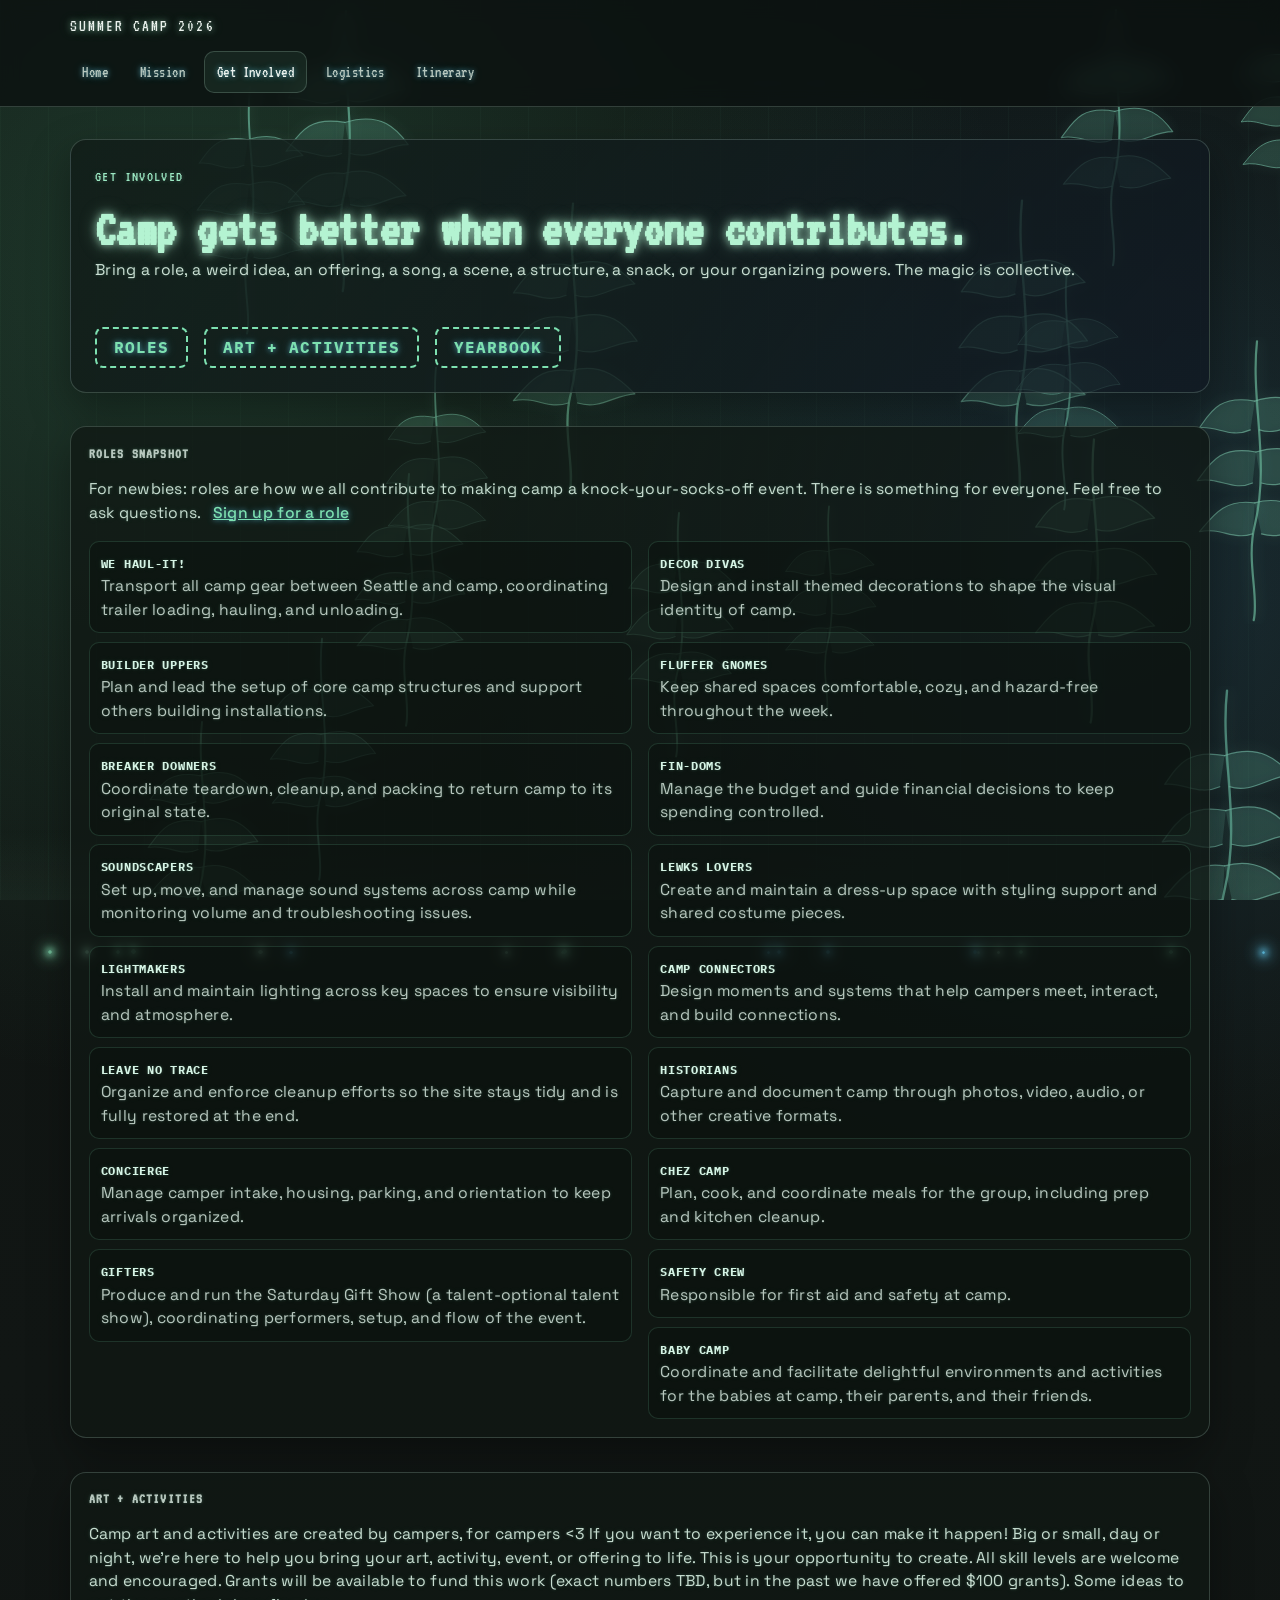
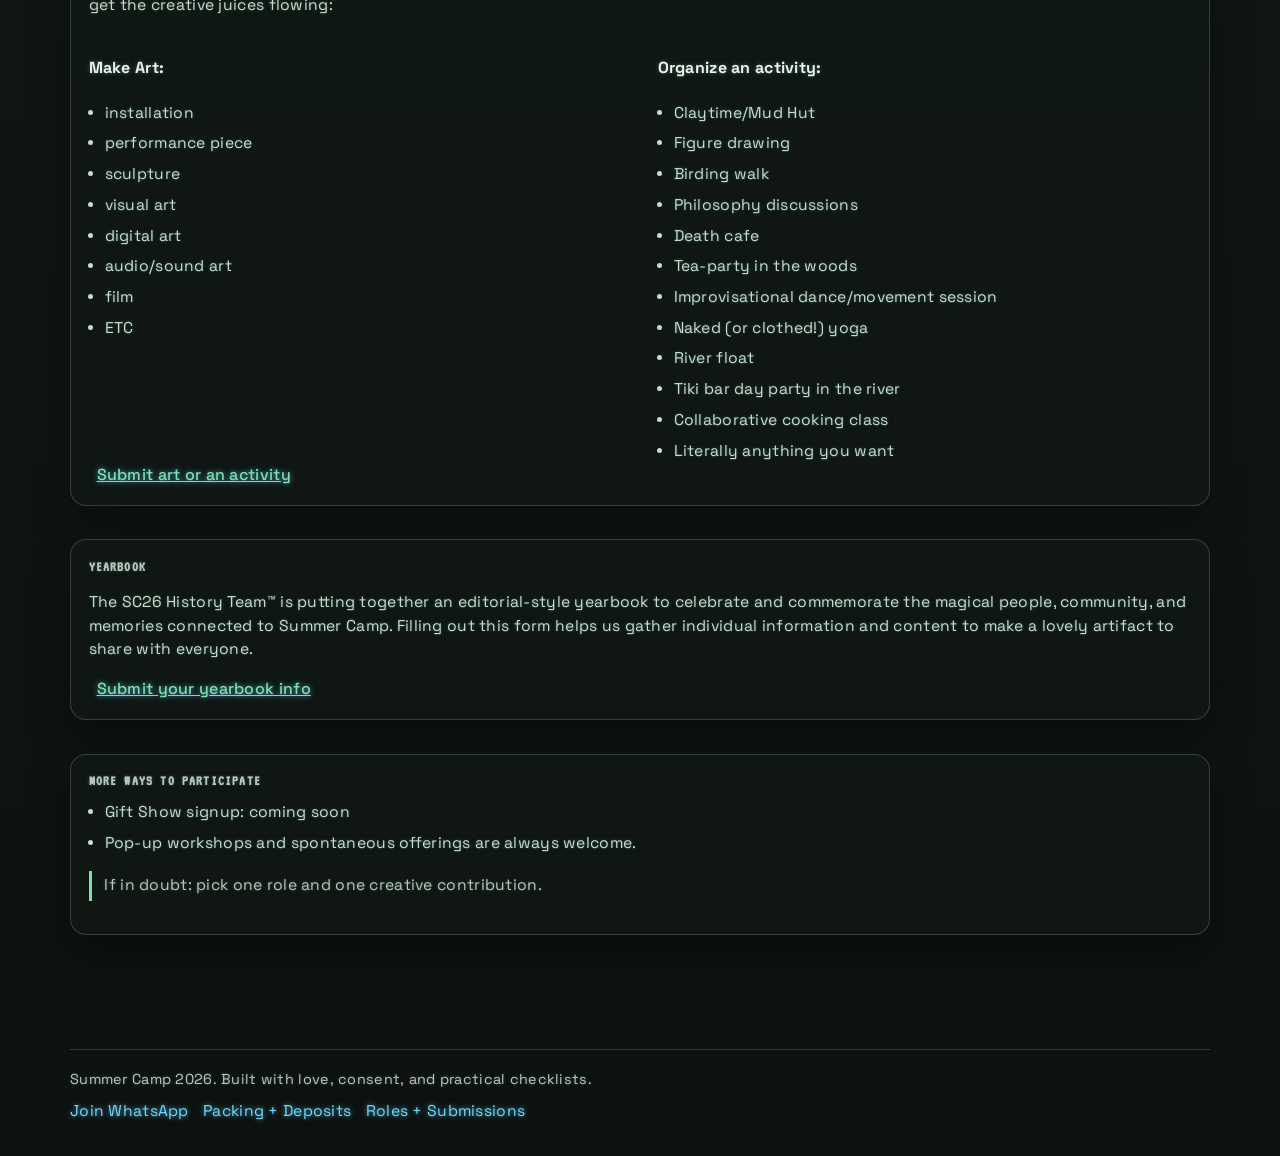
==== commit 021f76fc: "Content updates: fix typos, update dues, remove DJ form, rename iCamp 6 - Fix duplicate 'the the' in" ====
--- a/get-involved.html
+++ b/get-involved.html
@@ -4,7 +4,7 @@
     <meta charset="UTF-8" />
     <meta name="viewport" content="width=device-width, initial-scale=1.0" />
     <title>Summer Camp 2026 | Get Involved</title>
-    <meta name="description" content="Role sign-up, art submissions, gift show, DJ form, and camp yearbook links." />
+    <meta name="description" content="Role sign-up, art submissions, gift show, and camp yearbook links." />
     <link rel="preconnect" href="https://fonts.googleapis.com" />
     <link rel="preconnect" href="https://fonts.gstatic.com" crossorigin />
     <link
@@ -120,7 +120,6 @@
         <h2 class="kicker">More Ways to Participate</h2>
         <ul class="list-clean">
           <li>Gift Show signup: coming soon</li>
-          <li>DJ form: coming soon</li>
           <li>Pop-up workshops and spontaneous offerings are always welcome.</li>
         </ul>
         <p class="callout">If in doubt: pick one role and one creative contribution.</p>
--- a/styles.css
+++ b/styles.css
@@ -35,7 +35,7 @@
   position: absolute;
   transform-origin: 50% 0%;
   transform: scale(var(--fern-scale, 1));
-  animation: fern-sway var(--fern-sway-duration, 16s) ease-in-out var(--fern-delay, 0s) infinite alternate;
+  animation: fern-sway var(--fern-sway-duration, 16s) ease-in-out var(--fern-delay, 0s) infinite;
   filter: hue-rotate(var(--fern-hue, 0deg));
   opacity: 0.72;
 }
@@ -56,7 +56,9 @@
 .fern-frond {
   transform-box: fill-box;
   transform-origin: 50% 0%;
-  animation: fern-unfurl var(--fern-unfurl-duration, 32s) cubic-bezier(0.17, 0.84, 0.34, 1) var(--fern-delay, 0s) infinite;
+  animation:
+    fern-unfurl var(--fern-unfurl-duration, 32s) cubic-bezier(0.17, 0.84, 0.34, 1) var(--fern-delay, 0s) infinite,
+    frond-wave 5s ease-in-out var(--fern-delay, 0s) infinite;
 }
 
 .fern-frond path {
@@ -69,15 +71,16 @@
 }
 
 .fern-frond-a {
-  animation-delay: calc(var(--fern-delay, 0s) + 0s);
+  animation-delay: calc(var(--fern-delay, 0s) + 0s), calc(var(--fern-delay, 0s) + 0s);
 }
 
 .fern-frond-b {
-  animation-delay: calc(var(--fern-delay, 0s) + 2.2s);
+  animation-delay: calc(var(--fern-delay, 0s) + 2.2s), calc(var(--fern-delay, 0s) + 1s);
+  animation-direction: normal, reverse;
 }
 
 .fern-frond-c {
-  animation-delay: calc(var(--fern-delay, 0s) + 4.3s);
+  animation-delay: calc(var(--fern-delay, 0s) + 4.3s), calc(var(--fern-delay, 0s) + 2s);
 }
 
 @keyframes fern-unfurl {
@@ -101,10 +104,37 @@
 
 @keyframes fern-sway {
   0% {
-    transform: translateX(-3px) rotate(-1.6deg) scale(var(--fern-scale, 1));
+    transform: translateX(-8px) rotate(-4deg) scale(var(--fern-scale, 1));
+  }
+  25% {
+    transform: translateX(2px) rotate(1deg) scale(var(--fern-scale, 1));
+  }
+  50% {
+    transform: translateX(10px) rotate(5deg) scale(var(--fern-scale, 1));
+  }
+  75% {
+    transform: translateX(-1px) rotate(-2deg) scale(var(--fern-scale, 1));
   }
   100% {
-    transform: translateX(4px) rotate(1.9deg) scale(var(--fern-scale, 1));
+    transform: translateX(-8px) rotate(-4deg) scale(var(--fern-scale, 1));
+  }
+}
+
+@keyframes frond-wave {
+  0% {
+    transform: rotate(-6deg) scaleY(1) scaleX(1);
+  }
+  25% {
+    transform: rotate(3deg) scaleY(1.06) scaleX(0.96);
+  }
+  50% {
+    transform: rotate(8deg) scaleY(0.94) scaleX(1.04);
+  }
+  75% {
+    transform: rotate(-2deg) scaleY(1.04) scaleX(0.98);
+  }
+  100% {
+    transform: rotate(-6deg) scaleY(1) scaleX(1);
   }
 }
 
@@ -548,12 +578,13 @@
   border: 1px solid color-mix(in srgb, var(--accent) 15%, transparent);
   background: #020403;
   font-family: "VT323", "IBM Plex Mono", monospace;
-  font-size: 17px;
+  font-size: clamp(13px, 2.8vw, 17px);
   line-height: 1.6;
   letter-spacing: 0.02em;
   box-shadow: inset 0 0 40px color-mix(in srgb, var(--accent) 16%, transparent), 0 0 0 1px color-mix(in srgb, var(--accent) 6%, transparent);
   overflow: hidden;
   isolation: isolate;
+  word-break: break-word;
 }
 
 .crt-countdown::before {
@@ -646,6 +677,8 @@
   margin: 0;
   color: var(--crt-color);
   text-shadow: 0 0 6px var(--crt-glow-tight), 0 0 14px var(--crt-glow-wide);
+  overflow-wrap: break-word;
+  word-break: break-word;
 }
 
 .crt-system {
@@ -692,7 +725,7 @@
 /* Keep countdown in true CRT mode regardless of global body typography */
 .countdown.crt-countdown {
   font-family: "VT323", "IBM Plex Mono", monospace;
-  font-size: 17px;
+  font-size: clamp(13px, 2.8vw, 17px);
   line-height: 1.6;
   letter-spacing: 0.02em;
   border: 1px solid color-mix(in srgb, var(--accent) 15%, transparent);
@@ -702,7 +735,7 @@
 
 .countdown.crt-countdown .crt-line {
   font-family: "VT323", "IBM Plex Mono", monospace;
-  font-size: 1.06rem;
+  font-size: clamp(0.85rem, 2.5vw, 1.06rem);
   line-height: 1.4;
   letter-spacing: 0.03em;
 }
@@ -738,6 +771,43 @@
   50% {
     opacity: 0;
   }
+}
+
+@keyframes red-pulse {
+  0%, 100% {
+    opacity: 0.4;
+    box-shadow: 0 0 4px rgba(255, 60, 60, 0.3);
+  }
+  50% {
+    opacity: 1;
+    box-shadow: 0 0 12px rgba(255, 60, 60, 0.8), 0 0 24px rgba(255, 60, 60, 0.4);
+  }
+}
+
+@keyframes red-border-pulse {
+  0%, 100% {
+    border-color: color-mix(in srgb, var(--accent) 15%, transparent);
+    box-shadow: inset 0 0 40px color-mix(in srgb, var(--accent) 16%, transparent), 0 0 0 1px color-mix(in srgb, var(--accent) 6%, transparent);
+  }
+  50% {
+    border-color: rgba(255, 60, 60, 0.3);
+    box-shadow: inset 0 0 40px color-mix(in srgb, var(--accent) 16%, transparent), 0 0 12px rgba(255, 60, 60, 0.15);
+  }
+}
+
+.crt-countdown {
+  animation: red-border-pulse 3s ease-in-out infinite;
+}
+
+.crt-red-dot {
+  display: inline-block;
+  width: 8px;
+  height: 8px;
+  border-radius: 50%;
+  background: #ff3c3c;
+  margin-right: 0.5em;
+  vertical-align: middle;
+  animation: red-pulse 2s ease-in-out infinite;
 }
 
 @keyframes crt-flicker {
@@ -856,27 +926,27 @@
 
 .btn, .gi-btn {
   display: inline-block;
-  background: linear-gradient(92deg, #7de0b0 0%, #5dd2ff 100%);
-  color: #0d1814;
+  background: transparent;
+  color: #7de0b0;
   font-family: "IBM Plex Mono", monospace;
   font-weight: 700;
   text-transform: uppercase;
   letter-spacing: 0.07em;
-  border: none;
+  border: 2px dashed #7de0b0;
   border-radius: 8px;
   padding: 0.42rem 1.05rem;
   font-size: 0.97rem;
-  box-shadow: 0 2px 12px rgba(125, 224, 176, 0.13);
-  transition: background 0.18s, color 0.18s, box-shadow 0.18s;
+  box-shadow: none;
+  transition: background 0.18s, color 0.18s, border-color 0.18s;
   text-decoration: none;
   margin-top: 1.1rem;
 }
 
 .btn:hover, .gi-btn:hover {
-  background: linear-gradient(92deg, #5dd2ff 0%, #7de0b0 100%);
-  color: #0d1814;
-  box-shadow: 0 4px 18px rgba(93, 210, 255, 0.18);
-  text-decoration: underline;
+  background: rgba(125, 224, 176, 0.1);
+  color: #5dd2ff;
+  border-color: #5dd2ff;
+  text-decoration: none;
 }
 
 /* Inline link style for all external/CTA links */
@@ -1015,7 +1085,7 @@
   color: var(--text-dim);
   text-transform: uppercase;
   letter-spacing: 0.08em;
-  font-size: 0.73rem;
+  font-size: 0.92rem;
   font-family: "VT323", "IBM Plex Mono", monospace;
 }
 
@@ -1232,11 +1302,10 @@
 }
 
 .up-next-title {
-  color: var(--text);
-  font-family: "VT323", "IBM Plex Mono", monospace;
+  font-family: "IBM Plex Mono", monospace;
   text-transform: uppercase;
-  letter-spacing: 0.04em;
-  font-size: 0.8rem;
+  letter-spacing: 0.05em;
+  color: #93e2c4;
   font-weight: 700;
 }
 
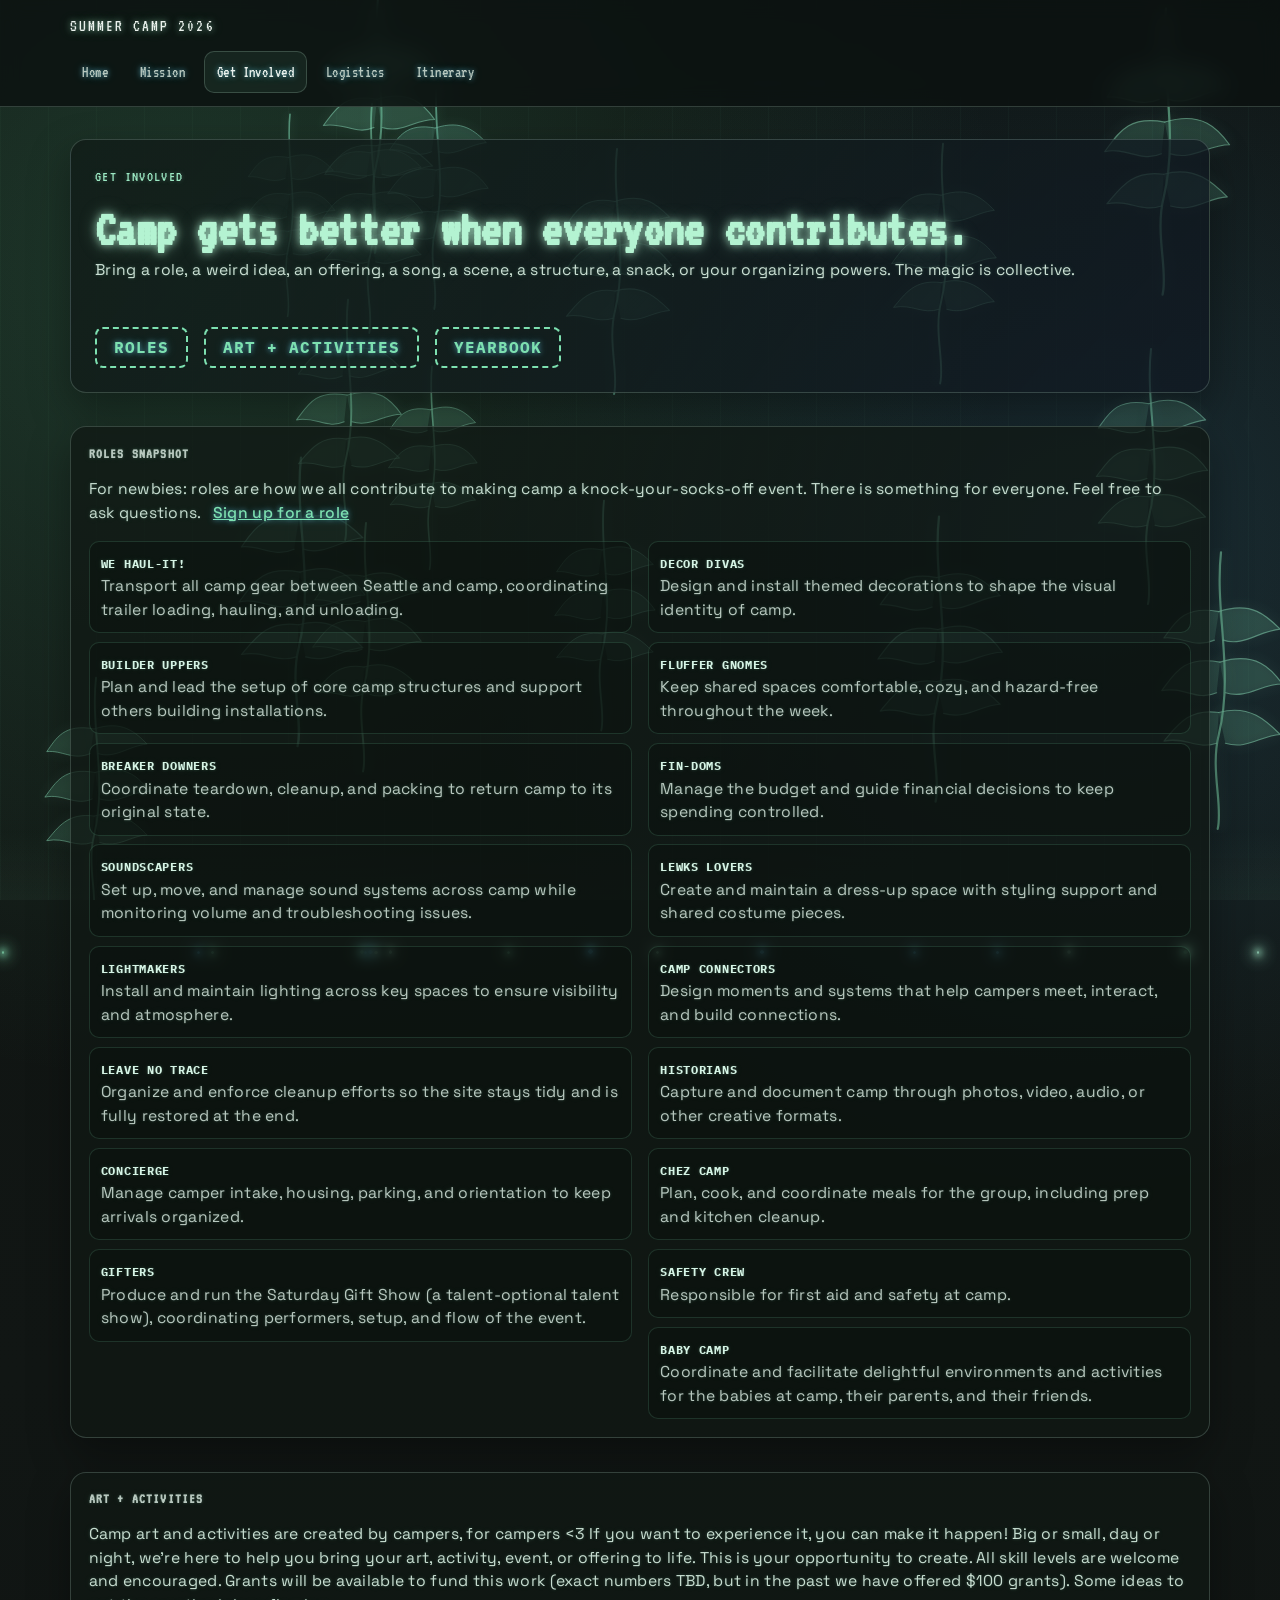
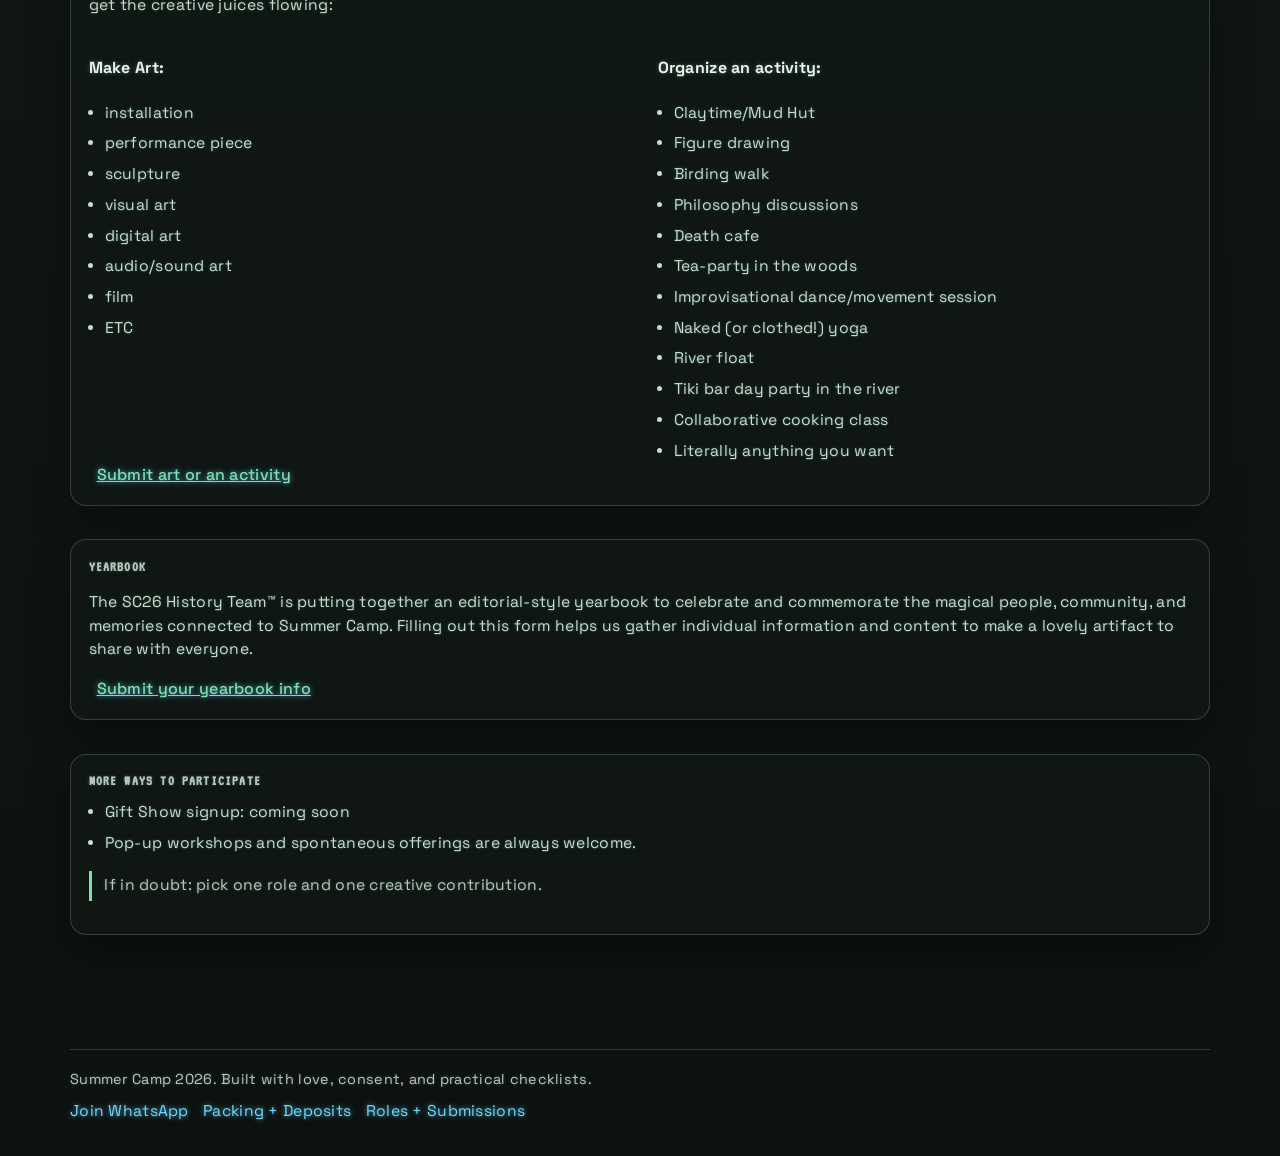
==== commit 7f9d60f0: "Add deep-link anchors to all page sections - Add id attributes to every major section/block across a" ====
--- a/get-involved.html
+++ b/get-involved.html
@@ -116,7 +116,7 @@
         <a class="inline-link" href="https://docs.google.com/forms/d/e/1FAIpQLSeiFCu6I_yIP3YRbdMEAFDEECFN_CObhsi-vaQ5ZSn87n3dhw/viewform" target="_blank" rel="noopener noreferrer">Submit your yearbook info</a>
       </section>
 
-      <section class="section panel reveal">
+      <section class="section panel reveal" id="more-ways">
         <h2 class="kicker">More Ways to Participate</h2>
         <ul class="list-clean">
           <li>Gift Show signup: coming soon</li>
--- a/styles.css
+++ b/styles.css
@@ -1,3 +1,9 @@
+/* --- Deep-link scroll behaviour --- */
+html {
+  scroll-behavior: smooth;
+  scroll-padding-top: 7rem; /* clear the sticky topbar */
+}
+
 /* --- Drifting Spores & Growing Vines Effects --- */
 #spore-layer {
   position: fixed;
@@ -790,8 +796,8 @@
     box-shadow: inset 0 0 40px color-mix(in srgb, var(--accent) 16%, transparent), 0 0 0 1px color-mix(in srgb, var(--accent) 6%, transparent);
   }
   50% {
-    border-color: rgba(255, 60, 60, 0.3);
-    box-shadow: inset 0 0 40px color-mix(in srgb, var(--accent) 16%, transparent), 0 0 12px rgba(255, 60, 60, 0.15);
+    border-color: rgba(93, 210, 255, 0.3);
+    box-shadow: inset 0 0 40px color-mix(in srgb, var(--accent) 16%, transparent), 0 0 12px rgba(93, 210, 255, 0.15);
   }
 }
 
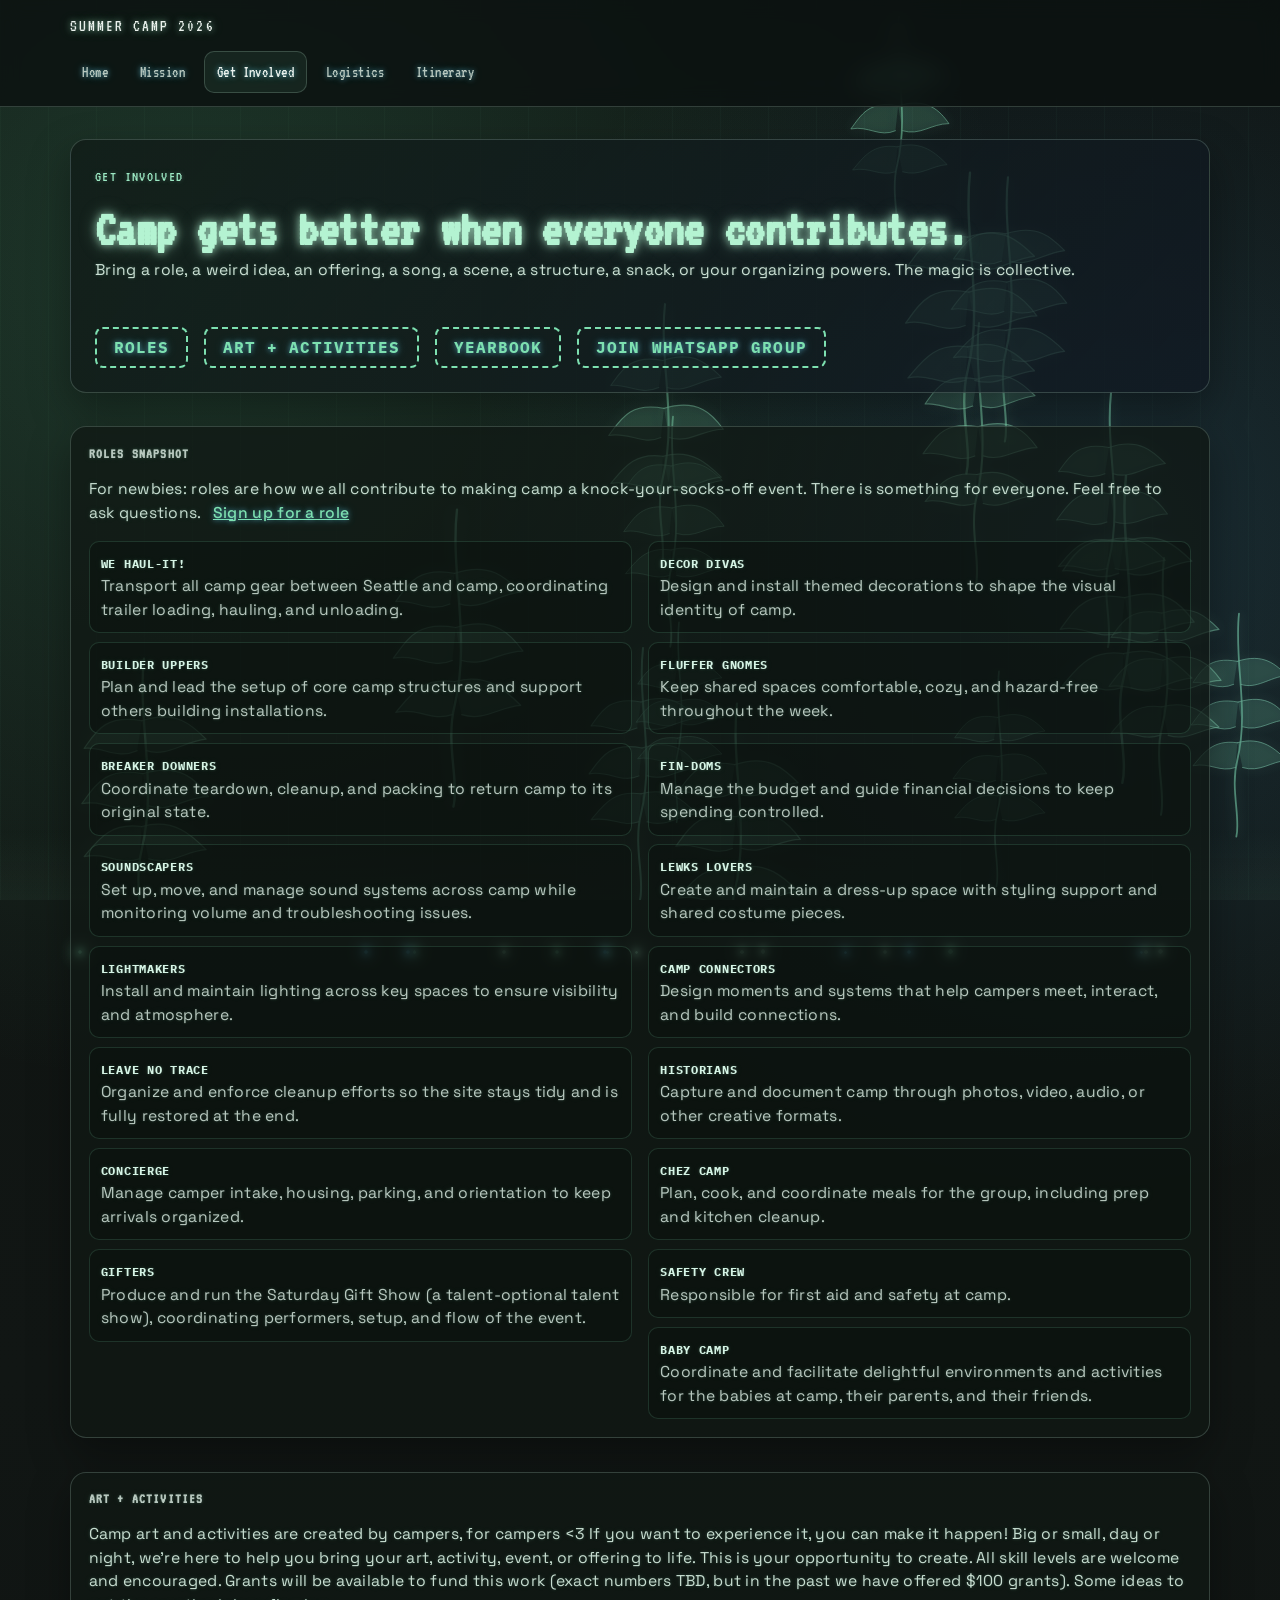
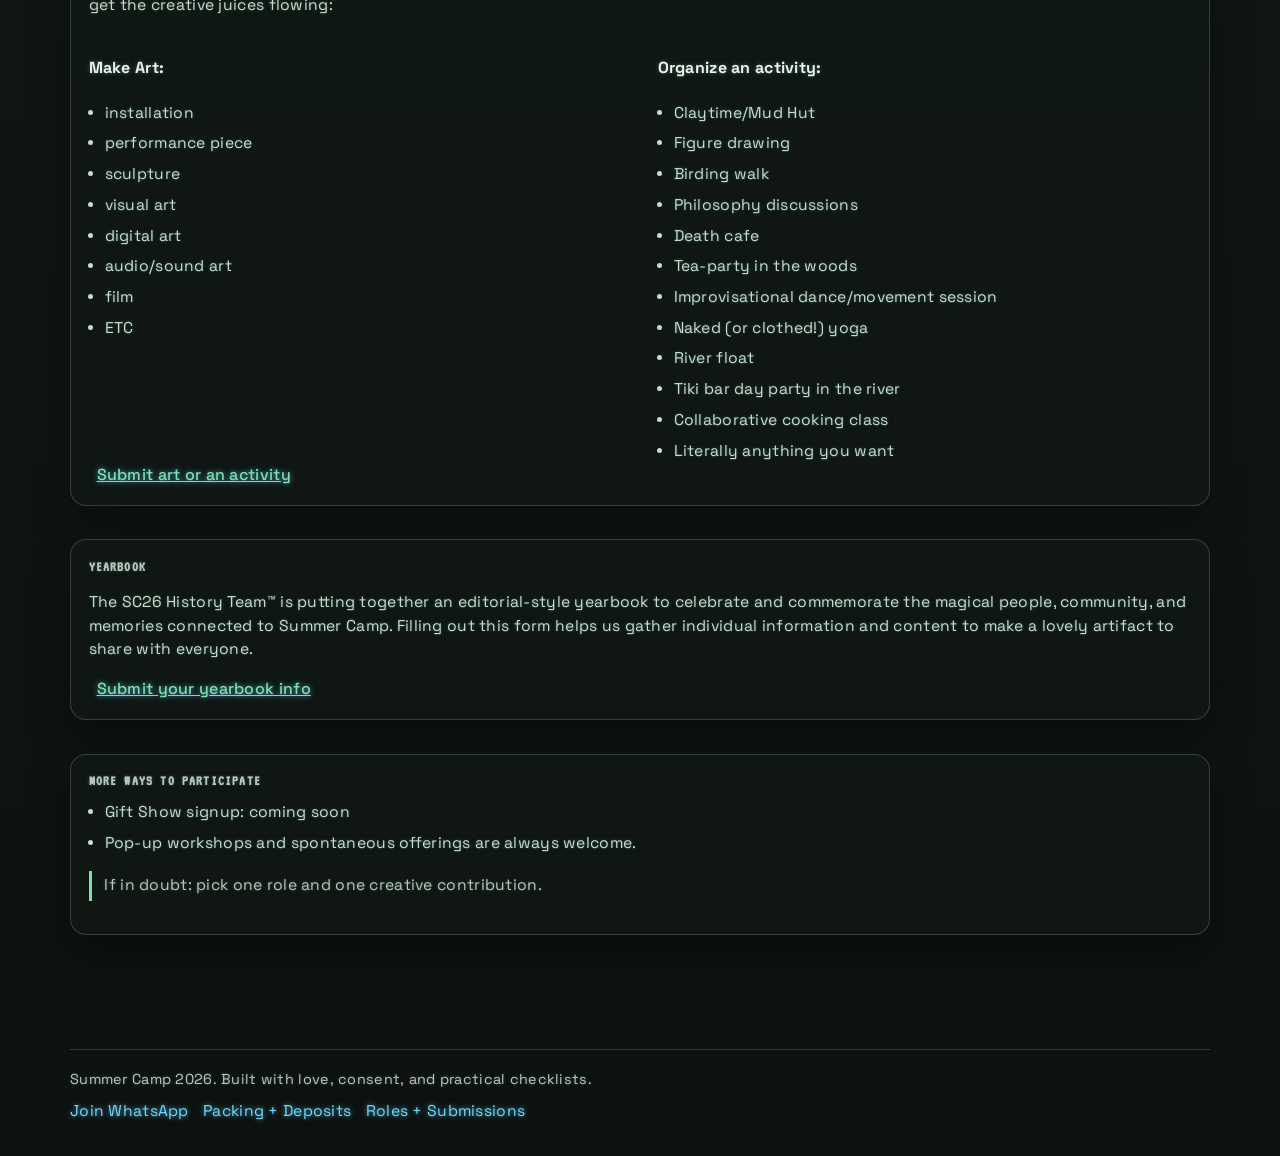
==== commit f6c7fbe4: "Add WhatsApp button to get-involved page quick links Co-authored-by: Copilot <223556219+Copilot@user" ====
--- a/get-involved.html
+++ b/get-involved.html
@@ -31,6 +31,7 @@
               <a class="gi-btn" href="#roles-snapshot">Roles</a>
               <a class="gi-btn" href="#art-activities">Art + Activities</a>
               <a class="gi-btn" href="#yearbook">Yearbook</a>
+              <a class="gi-btn" href="https://chat.whatsapp.com/I6YLke4PKQG7AN7cFz4qK6" target="_blank" rel="noopener noreferrer">Join WhatsApp Group</a>
             </div>
           </div>
         </div>
--- a/styles.css
+++ b/styles.css
@@ -415,25 +415,16 @@
 }
 
 .nav-toggle {
-  display: inline-flex;
-  border: 1px solid var(--line);
-  border-radius: 10px;
-  background: transparent;
-  color: var(--text);
-  padding: 0.55rem 0.75rem;
-  font-family: "IBM Plex Mono", monospace;
+  display: none;
 }
 
 .main-nav {
-  display: none;
-  flex-direction: column;
+  display: flex;
+  flex-direction: row;
+  flex-wrap: wrap;
   gap: 0.45rem;
   margin-top: 0.8rem;
   padding-bottom: 0.8rem;
-}
-
-.main-nav.show {
-  display: flex;
 }
 
 .main-nav a {
@@ -1297,6 +1288,29 @@
   margin-bottom: 1rem;
 }
 
+/* Expandable details/summary */
+.expandable {
+  margin-top: 1rem;
+}
+
+.expandable summary {
+  cursor: pointer;
+  list-style: none;
+  width: fit-content;
+}
+
+.expandable summary::-webkit-details-marker {
+  display: none;
+}
+
+.expandable-content {
+  margin-top: 1.2rem;
+}
+
+.expandable-content h3:first-child {
+  margin-top: 0;
+}
+
 .up-next-list {
   display: grid;
   gap: 0.6rem;
@@ -1397,10 +1411,6 @@
 }
 
 @media (min-width: 860px) {
-  .nav-toggle {
-    display: none;
-  }
-
   .topbar-inner {
     align-items: center;
   }
@@ -1408,9 +1418,6 @@
   .main-nav {
     margin-top: 0;
     padding-bottom: 0;
-    display: flex;
-    flex-direction: row;
-    flex-wrap: wrap;
     justify-content: flex-end;
   }
 
@@ -1442,7 +1449,10 @@
   }
 
   .theme-card {
-    grid-template-columns: 1.05fr 0.95fr;
-    align-items: center;
-  }
-}
+    grid-template-columns: 1fr;
+  }
+
+  .party-themes-grid {
+    grid-template-columns: repeat(2, 1fr);
+  }
+}
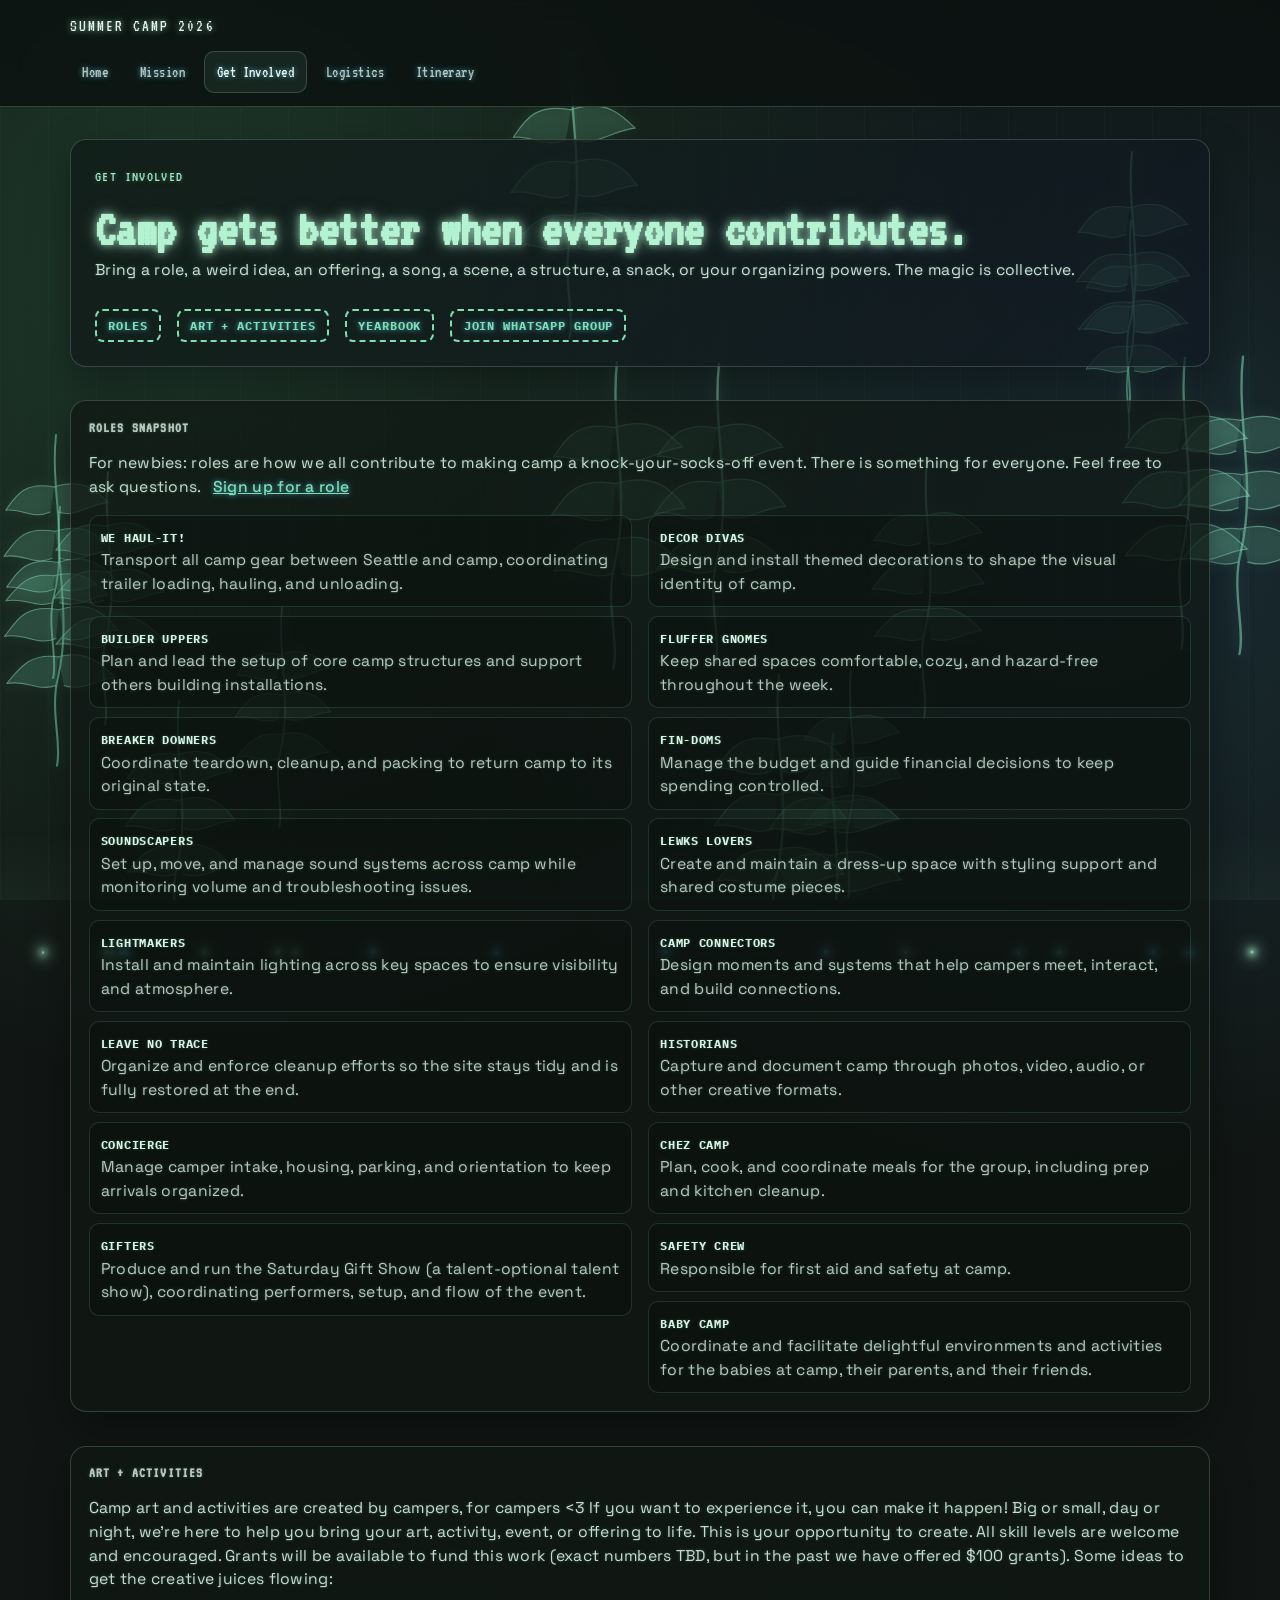
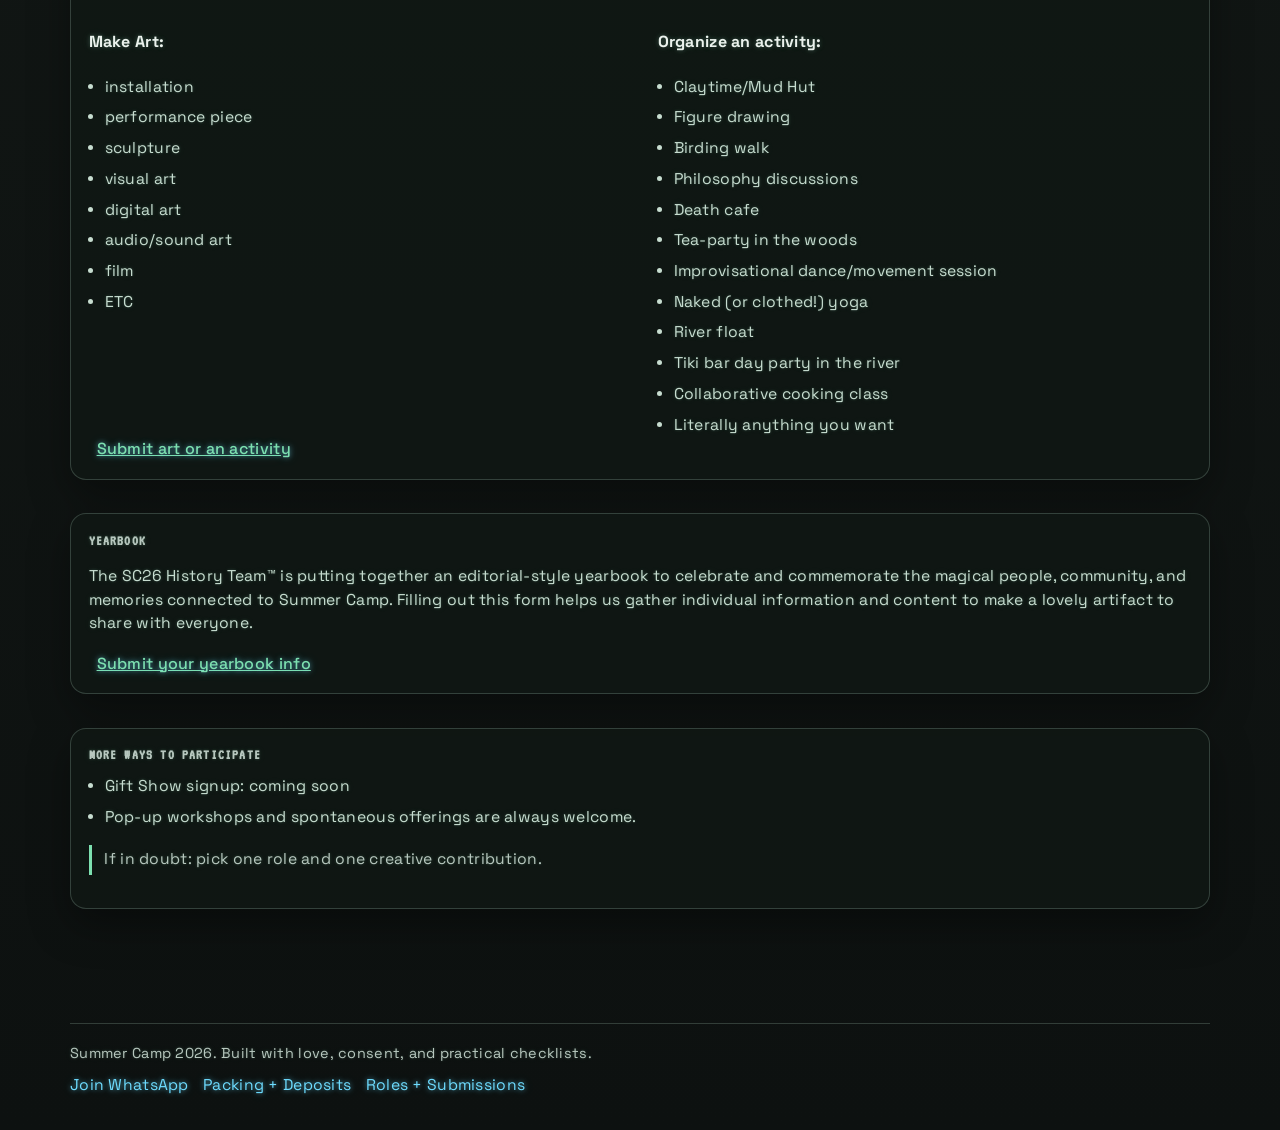
==== commit 3e3c5b29: "Apply btn-sm sizing to logistics and get-involved buttons, shorten Rideshare Co-authored-by: Copilot" ====
--- a/get-involved.html
+++ b/get-involved.html
@@ -28,10 +28,10 @@
               The magic is collective.
             </p>
             <div class="get-involved-buttons">
-              <a class="gi-btn" href="#roles-snapshot">Roles</a>
-              <a class="gi-btn" href="#art-activities">Art + Activities</a>
-              <a class="gi-btn" href="#yearbook">Yearbook</a>
-              <a class="gi-btn" href="https://chat.whatsapp.com/I6YLke4PKQG7AN7cFz4qK6" target="_blank" rel="noopener noreferrer">Join WhatsApp Group</a>
+              <a class="gi-btn btn-sm" href="#roles-snapshot">Roles</a>
+              <a class="gi-btn btn-sm" href="#art-activities">Art + Activities</a>
+              <a class="gi-btn btn-sm" href="#yearbook">Yearbook</a>
+              <a class="gi-btn btn-sm" href="https://chat.whatsapp.com/I6YLke4PKQG7AN7cFz4qK6" target="_blank" rel="noopener noreferrer">Join WhatsApp Group</a>
             </div>
           </div>
         </div>
--- a/styles.css
+++ b/styles.css
@@ -401,6 +401,7 @@
   justify-content: space-between;
   gap: 1rem;
   padding: 0.8rem 0;
+  position: relative;
 }
 
 .brand {
@@ -416,6 +417,14 @@
 
 .nav-toggle {
   display: none;
+  background: none;
+  border: 1px solid var(--line);
+  border-radius: 8px;
+  color: var(--text);
+  font-family: "VT323", monospace;
+  font-size: 1rem;
+  padding: 0.4rem 0.8rem;
+  cursor: pointer;
 }
 
 .main-nav {
@@ -425,6 +434,28 @@
   gap: 0.45rem;
   margin-top: 0.8rem;
   padding-bottom: 0.8rem;
+}
+
+@media (max-width: 768px) {
+  .nav-toggle {
+    display: block;
+  }
+  .main-nav {
+    display: none;
+    flex-direction: column;
+    position: absolute;
+    top: 100%;
+    right: 0;
+    background: var(--bg, #0c1210);
+    border: 1px solid var(--line);
+    border-radius: 8px;
+    padding: 0.8rem;
+    z-index: 100;
+    margin-top: 0;
+  }
+  .main-nav.show {
+    display: flex;
+  }
 }
 
 .main-nav a {
@@ -946,6 +977,19 @@
   text-decoration: none;
 }
 
+.btn-sm {
+  font-size: 0.78rem;
+  padding: 0.3rem 0.7rem;
+  margin-top: 0;
+}
+
+.quick-links-row {
+  display: flex;
+  flex-wrap: wrap;
+  gap: 0.5rem;
+  margin-top: 0.6rem;
+}
+
 /* Inline link style for all external/CTA links */
 .inline-link, a.inline-link {
   color: #7de0b0;
@@ -1296,7 +1340,38 @@
 .expandable summary {
   cursor: pointer;
   list-style: none;
-  width: fit-content;
+}
+
+.expandable summary.expandable-inline {
+  display: block;
+}
+
+.expandable summary.expandable-inline p {
+  margin: 0;
+}
+
+.expandable summary .see-more-link {
+  color: var(--accent, #7de0b0);
+  text-decoration: underline;
+  font-family: "IBM Plex Mono", monospace;
+  font-size: 0.9rem;
+}
+
+.expandable[open] summary .see-more-link {
+  display: none;
+}
+
+.expandable summary.expandable-link {
+  display: block;
+  text-align: right;
+  width: 100%;
+  color: var(--accent, #7de0b0);
+  text-decoration: underline;
+  font-family: "IBM Plex Mono", monospace;
+  font-size: 0.9rem;
+  background: none;
+  border: none;
+  padding: 0;
 }
 
 .expandable summary::-webkit-details-marker {
@@ -1309,6 +1384,229 @@
 
 .expandable-content h3:first-child {
   margin-top: 0;
+}
+
+/* Schedule / Itinerary */
+.schedule-day {
+  display: grid;
+  gap: 0.5rem;
+}
+
+.schedule-item {
+  display: grid;
+  grid-template-columns: 10rem 1fr;
+  gap: 0.75rem;
+  padding: 0.6rem 0.75rem;
+  border-radius: 8px;
+  border: 1px solid transparent;
+  align-items: baseline;
+}
+
+.schedule-item:nth-child(odd) {
+  background: rgba(255, 255, 255, 0.02);
+}
+
+.schedule-time {
+  font-family: "IBM Plex Mono", monospace;
+  font-size: 0.85rem;
+  color: var(--text-dim);
+  white-space: nowrap;
+}
+
+.schedule-event {
+  color: var(--text);
+}
+
+.schedule-location {
+  color: var(--text-dim);
+  font-size: 0.85rem;
+}
+
+.schedule-desc {
+  display: block;
+  margin-top: 0.4rem;
+  font-size: 0.85rem;
+  color: var(--text-dim);
+  line-height: 1.5;
+}
+
+.inline-link {
+  color: var(--accent);
+  text-decoration: underline;
+}
+.inline-link:hover {
+  opacity: 0.8;
+}
+
+/* View toggle */
+.view-toggle {
+  display: flex;
+  gap: 0.5rem;
+  margin-top: 1rem;
+}
+
+.view-btn {
+  font-family: "IBM Plex Mono", monospace;
+  font-size: 0.85rem;
+  padding: 0.5rem 1rem;
+  border: 1px solid var(--line);
+  border-radius: 8px;
+  background: transparent;
+  color: var(--text-dim);
+  cursor: pointer;
+  transition: all 0.2s;
+}
+
+.view-btn.active {
+  background: rgba(125, 224, 176, 0.12);
+  border-color: rgba(125, 224, 176, 0.5);
+  color: var(--text);
+}
+
+.view-btn:hover {
+  border-color: rgba(125, 224, 176, 0.4);
+  color: var(--text);
+}
+
+/* Schedule grid view */
+.schedule-grid-wrapper {
+  overflow: auto;
+  padding-bottom: 1rem;
+  margin-top: 2rem;
+  touch-action: manipulation;
+}
+
+.schedule-grid {
+  display: flex;
+  min-width: 1000px;
+}
+
+.sg-time-col {
+  position: sticky;
+  left: 0;
+  z-index: 3;
+  width: 90px;
+  min-width: 90px;
+  background: var(--bg, #0c1210);
+  position: relative;
+}
+
+.sg-time-label {
+  position: absolute;
+  font-family: "IBM Plex Mono", monospace;
+  font-size: 0.7rem;
+  color: var(--text-dim);
+  white-space: nowrap;
+  padding-right: 8px;
+  text-align: right;
+  width: 100%;
+}
+
+.sg-day-col {
+  flex: 1;
+  min-width: 170px;
+  border-left: 1px solid rgba(255, 255, 255, 0.06);
+}
+
+.sg-day-header {
+  font-family: "IBM Plex Mono", monospace;
+  font-size: 0.8rem;
+  font-weight: 700;
+  color: var(--text);
+  text-align: center;
+  padding: 8px 4px;
+  background: rgba(125, 224, 176, 0.08);
+  border-bottom: 1px solid var(--line);
+  position: sticky;
+  top: 0;
+  z-index: 2;
+}
+
+.sg-day-body {
+  position: relative;
+}
+
+.sg-gridline {
+  position: absolute;
+  left: 0;
+  right: 0;
+  height: 0;
+  border-top: 1px solid rgba(255, 255, 255, 0.06);
+}
+
+.sg-gridline-half {
+  border-top-style: dotted;
+  opacity: 0.4;
+}
+
+.sg-event {
+  position: absolute;
+  left: 0;
+  right: 0;
+  background: rgba(125, 180, 140, 0.45);
+  border: 1px solid rgba(125, 180, 140, 0.7);
+  border-radius: 4px;
+  padding: 3px 5px;
+  overflow: hidden;
+  font-size: 0.7rem;
+  line-height: 1.3;
+  box-sizing: border-box;
+  cursor: default;
+}
+
+.sg-event:hover {
+  z-index: 5;
+  overflow: visible;
+}
+
+.sg-ev-title {
+  display: block;
+  font-weight: 600;
+  color: var(--text);
+}
+
+.sg-ev-time {
+  display: block;
+  font-size: 0.6rem;
+  color: var(--text-dim);
+  margin-bottom: 1px;
+}
+
+.sg-ev-loc {
+  display: block;
+  color: var(--text-dim);
+  font-size: 0.65rem;
+}
+
+/* Day color alternation */
+.sg-day-blue .sg-day-header {
+  background: rgba(100, 160, 220, 0.5);
+  color: #fff;
+}
+.sg-day-green .sg-day-header {
+  background: rgba(100, 190, 140, 0.5);
+  color: #fff;
+}
+.sg-day-blue .sg-event {
+  background: rgba(100, 160, 220, 0.65);
+  border-color: rgba(100, 160, 220, 0.85);
+}
+.sg-day-green .sg-event {
+  background: rgba(100, 190, 140, 0.65);
+  border-color: rgba(100, 190, 140, 0.85);
+}
+.sg-day-blue .sg-event:hover {
+  background: rgba(100, 160, 220, 0.8);
+}
+.sg-day-green .sg-event:hover {
+  background: rgba(100, 190, 140, 0.8);
+}
+
+@media (max-width: 600px) {
+  .schedule-item {
+    grid-template-columns: 1fr;
+    gap: 0.2rem;
+  }
 }
 
 .up-next-list {
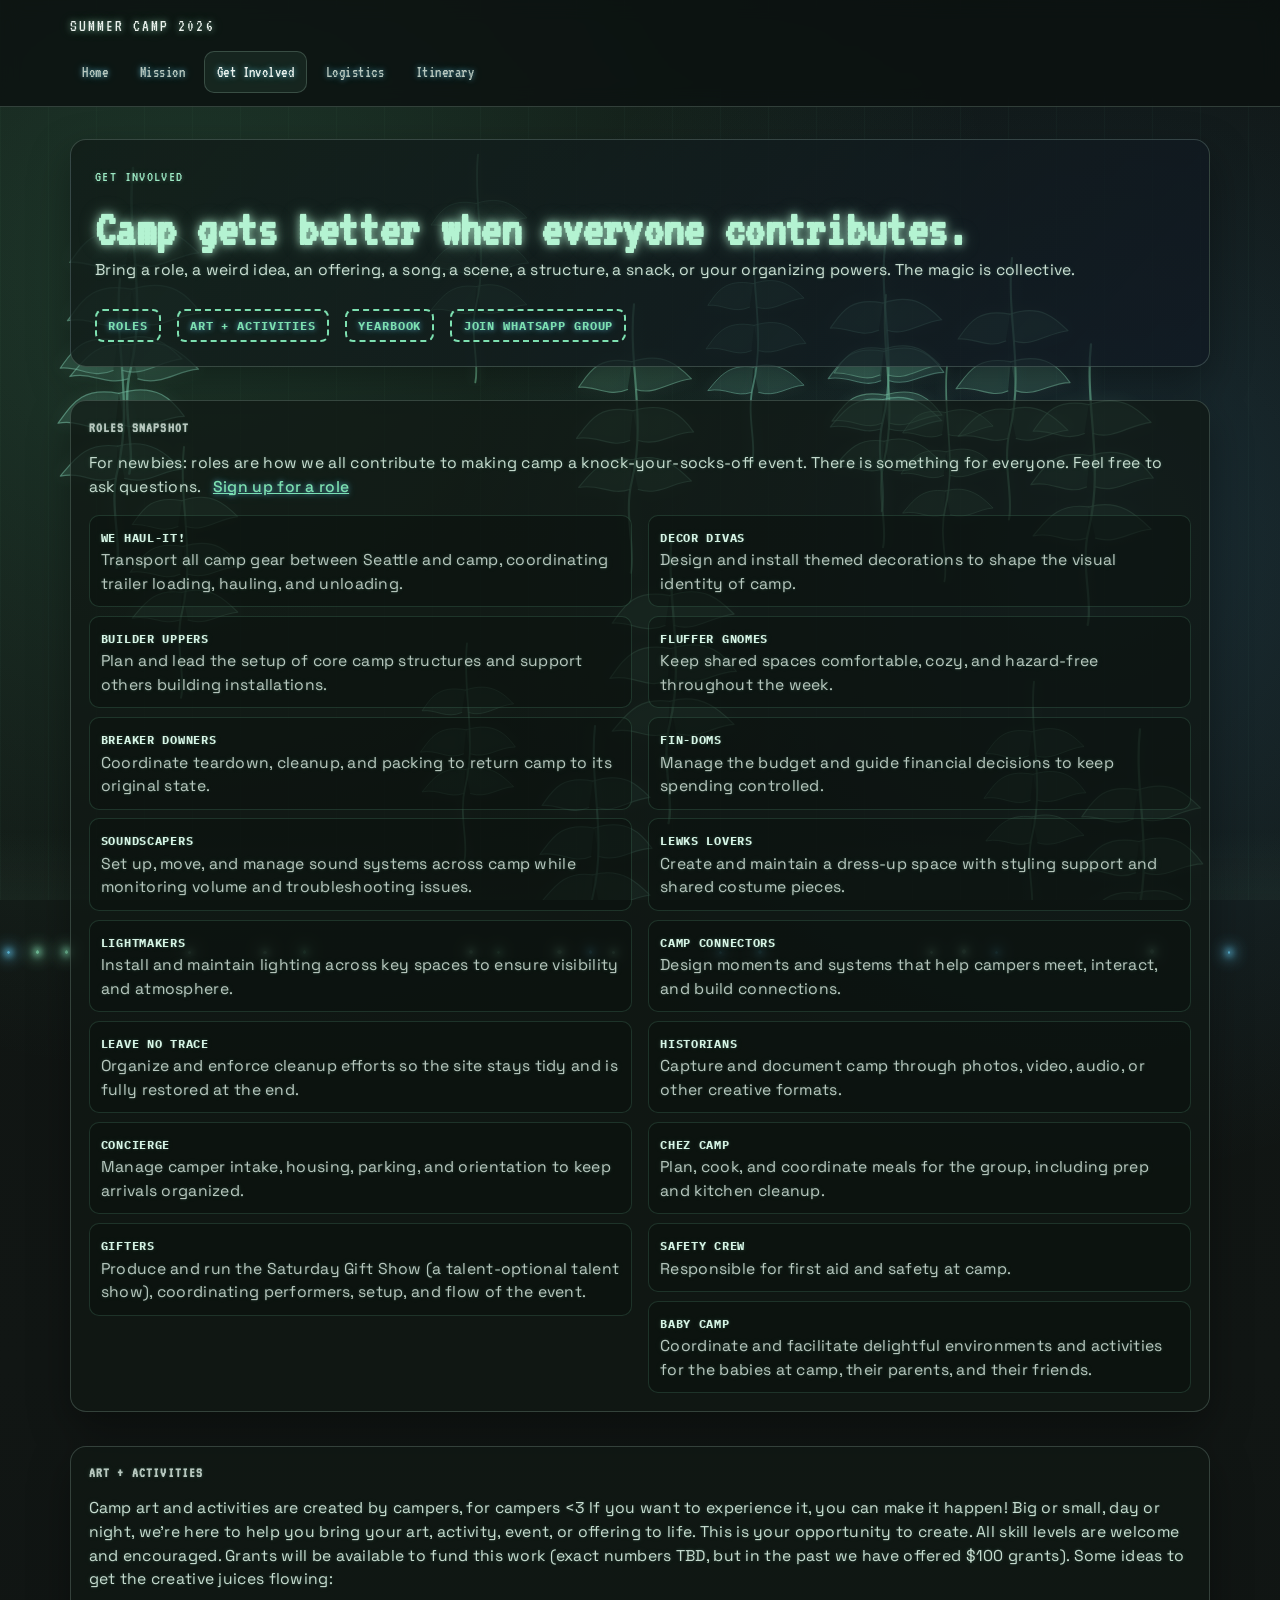
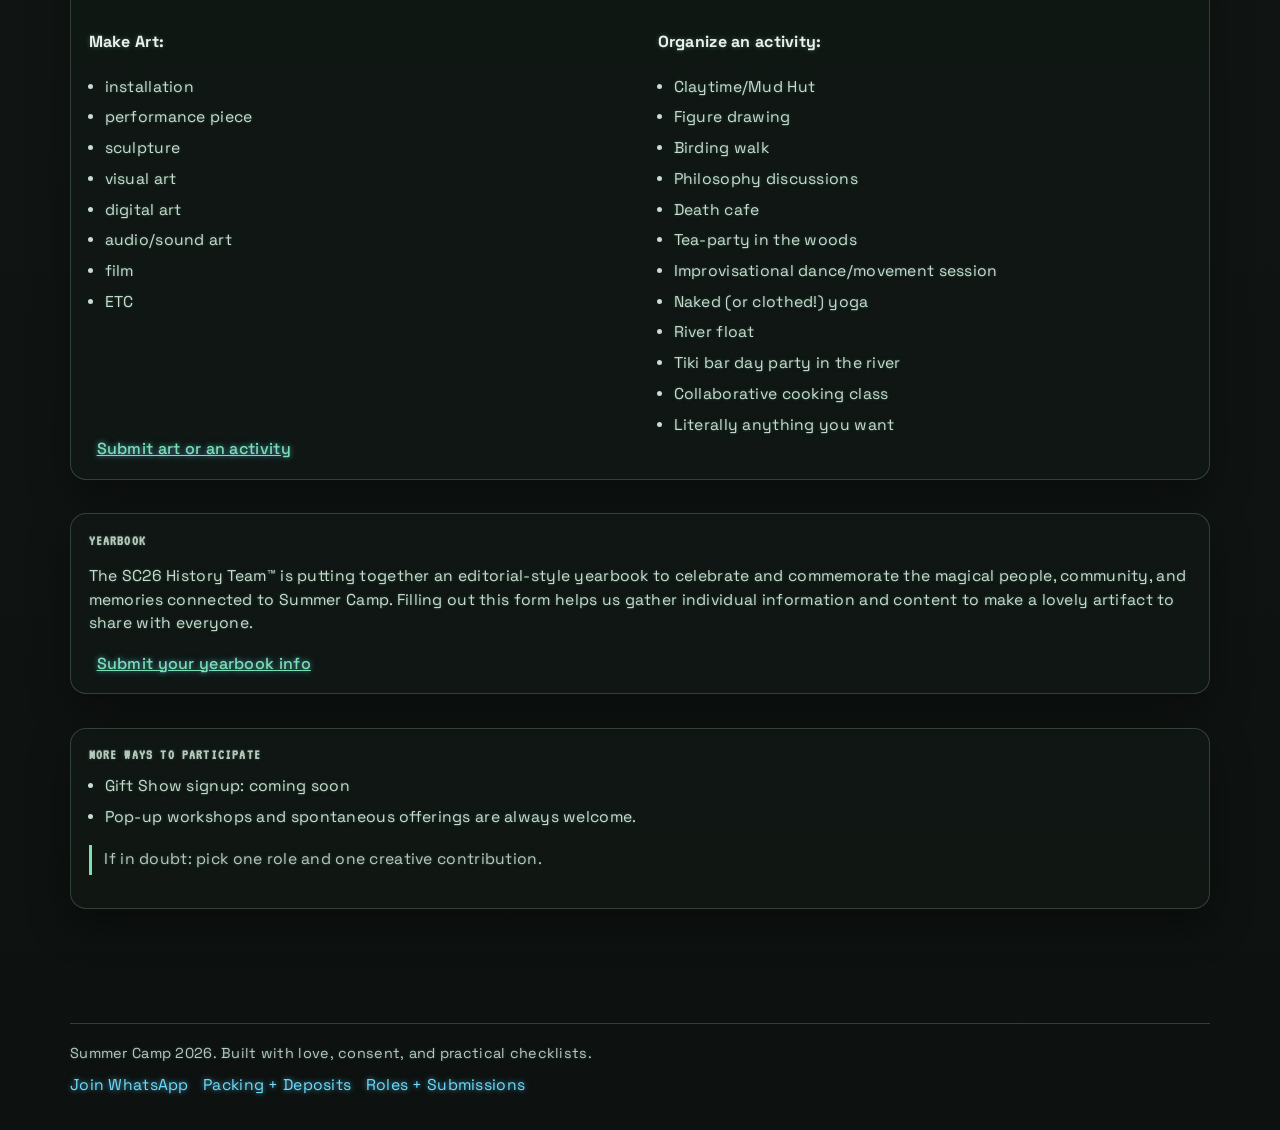
==== commit 68479b04: "Add Vercel Analytics script to all pages Co-authored-by: Copilot <223556219+Copilot@users.noreply.gi" ====
--- a/get-involved.html
+++ b/get-involved.html
@@ -129,5 +129,6 @@
 
     <div id="site-footer"></div>
     <script src="effects.js"></script>
+    <script defer src="https://va.vercel-scripts.com/v1/script.js"></script>
   </body>
 </html>
--- a/styles.css
+++ b/styles.css
@@ -893,6 +893,11 @@
   padding: 2.2rem 1.5rem 2.2rem 1.5rem;
   box-shadow: var(--shadow);
   margin-bottom: 1.3rem;
+  overflow-wrap: break-word;
+  word-break: break-word;
+  overflow: hidden;
+  max-width: 100%;
+  box-sizing: border-box;
 }
 
 /* Heading hierarchy and spacing */
@@ -1043,6 +1048,15 @@
   background: rgba(17, 24, 21, 0.76);
   padding: 1.1rem;
   box-shadow: var(--shadow);
+  overflow-wrap: break-word;
+  word-break: break-word;
+  overflow: hidden;
+  max-width: 100%;
+}
+
+.panel * {
+  max-width: 100%;
+  overflow-wrap: break-word;
 }
 
 .mission-panel {
@@ -1076,6 +1090,7 @@
   background:
     radial-gradient(circle at 88% 12%, rgba(84, 211, 171, 0.2), transparent 44%),
     linear-gradient(150deg, rgba(16, 33, 30, 0.95), rgba(13, 29, 28, 0.88));
+  overflow: hidden;
 }
 
 .location-panel .kicker {
@@ -1107,6 +1122,98 @@
 
 .timing-bullets li + li {
   margin-top: 0.35rem;
+}
+
+/* Lodgings Map */
+.lodgings-toggle {
+  margin-bottom: 1rem;
+}
+
+.lodgings-map-img {
+  width: 100%;
+  height: auto;
+  border-radius: 8px;
+  border: 1px solid var(--line);
+}
+
+.map-expand-icon {
+  text-align: right;
+  font-size: 1.4rem;
+  cursor: pointer;
+  color: var(--text-dim);
+  margin-bottom: 0.4rem;
+  transition: color 0.2s;
+}
+.map-expand-icon:hover {
+  color: var(--accent);
+}
+
+.map-fullscreen-overlay {
+  position: fixed;
+  inset: 0;
+  z-index: 9999;
+  background: rgba(0, 0, 0, 0.92);
+  display: flex;
+  align-items: center;
+  justify-content: center;
+  padding: 1rem;
+}
+.map-fullscreen-overlay img {
+  max-width: 100%;
+  max-height: 100%;
+  object-fit: contain;
+  border-radius: 8px;
+}
+.map-close-btn {
+  position: absolute;
+  top: 1rem;
+  right: 1.5rem;
+  font-size: 2.5rem;
+  color: #fff;
+  background: none;
+  border: none;
+  cursor: pointer;
+  line-height: 1;
+}
+
+.schedule-fullscreen {
+  overflow: auto;
+  align-items: flex-start;
+  padding: 2rem 1rem;
+}
+
+.lodgings-table-wrap {
+  overflow-x: auto;
+  margin-bottom: 1.5rem;
+}
+.lodgings-table {
+  width: 100%;
+  border-collapse: collapse;
+  font-size: 0.85rem;
+}
+.lodgings-table th,
+.lodgings-table td {
+  border-bottom: 1px solid var(--line);
+  padding: 0.5rem 0.6rem;
+  text-align: left;
+  vertical-align: top;
+}
+.lodgings-table th {
+  color: var(--accent);
+  font-weight: 700;
+  font-size: 0.75rem;
+  text-transform: uppercase;
+  letter-spacing: 0.04em;
+}
+
+.lodgings-section-row td {
+  font-weight: 700;
+  color: var(--accent);
+  font-size: 0.9rem;
+  padding-top: 1.2rem;
+  border-bottom: 2px solid var(--accent);
+  text-transform: uppercase;
+  letter-spacing: 0.04em;
 }
 
 .grid {
@@ -1504,7 +1611,7 @@
 
 .sg-day-col {
   flex: 1;
-  min-width: 170px;
+  min-width: 200px;
   border-left: 1px solid rgba(255, 255, 255, 0.06);
 }
 
